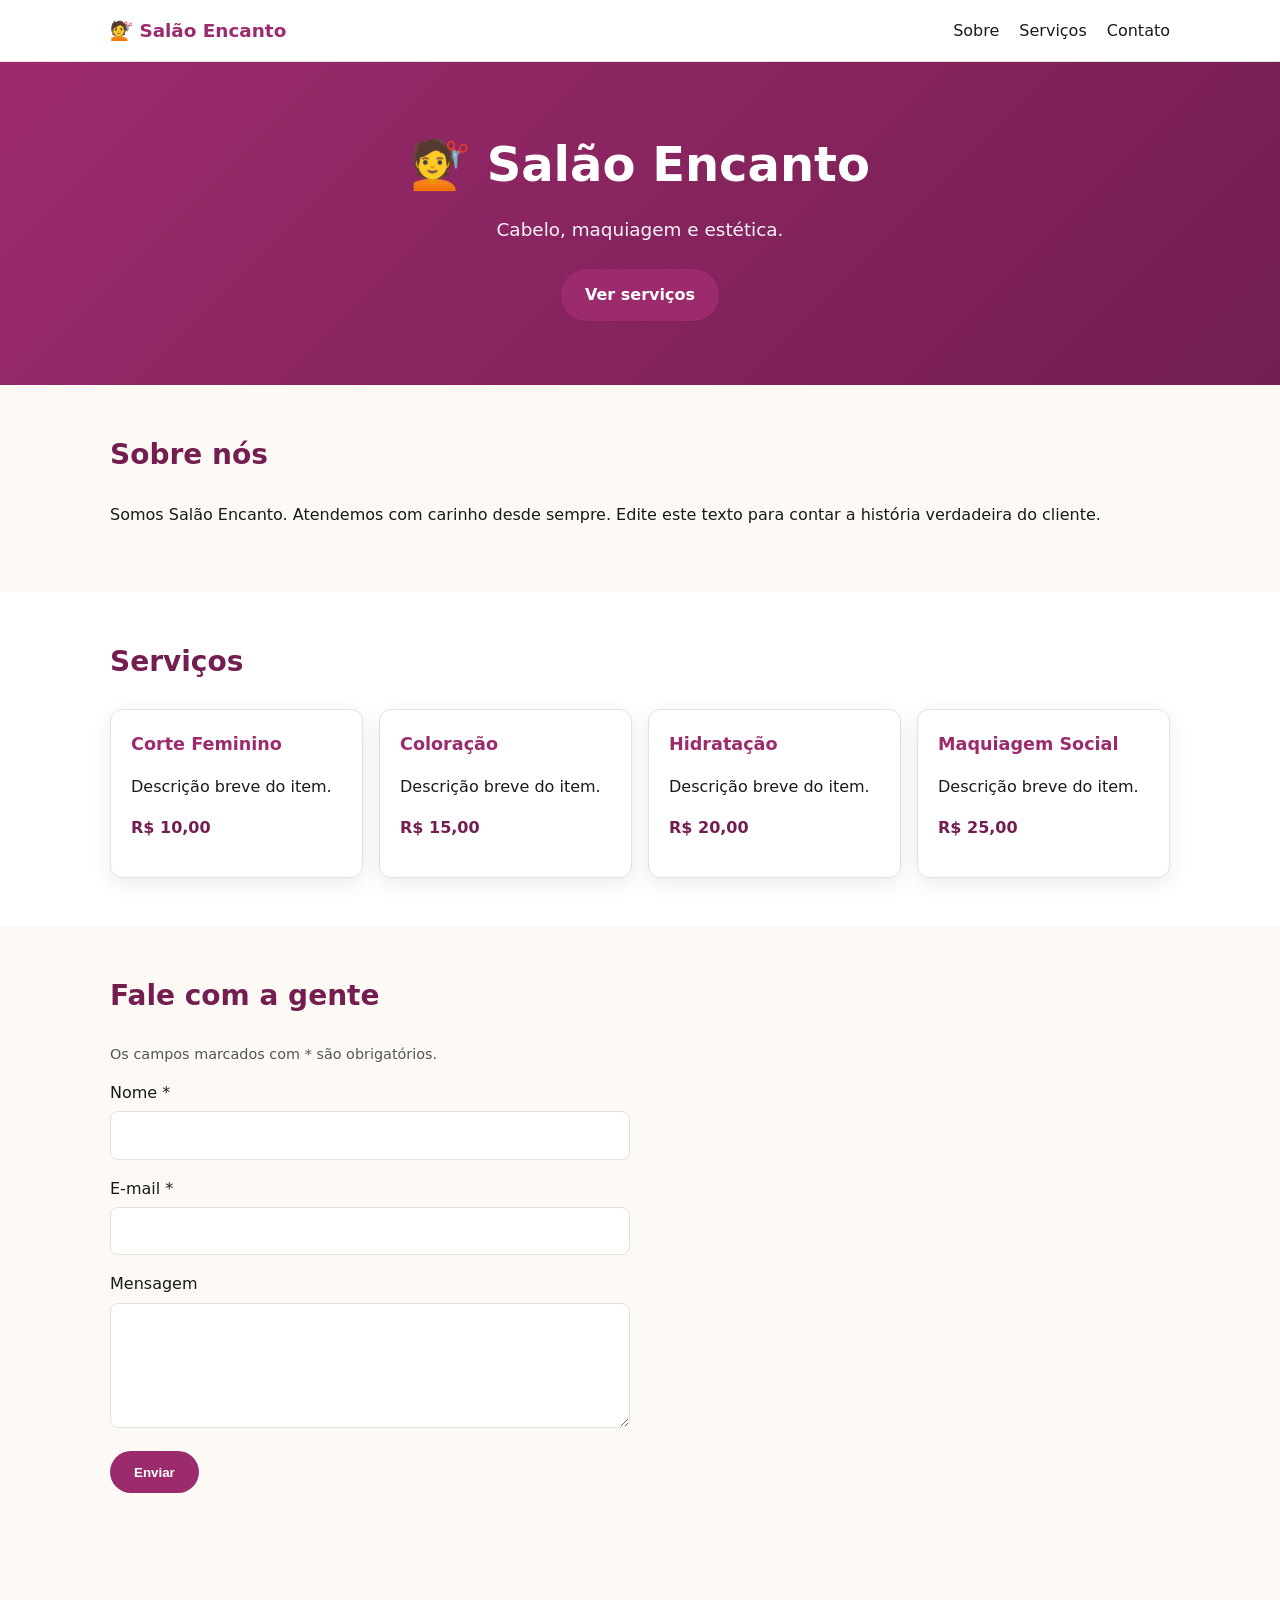
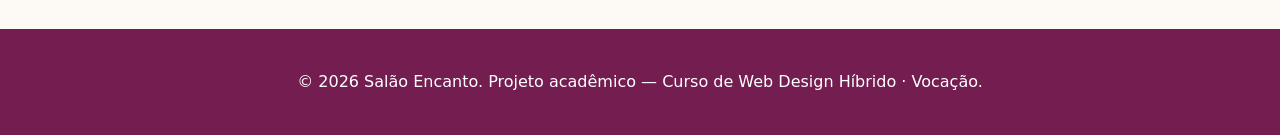
==== Projeto_Flor-de-lótus/salao/index.html @ 273d67d3 "Add files via upload" ====
<!DOCTYPE html>
<html lang="pt-BR">
<head>
  <meta charset="UTF-8">
  <meta name="viewport" content="width=device-width, initial-scale=1.0">
  <meta name="description" content="Cabelo, maquiagem e estética.">
  <title>💇 Salão Encanto</title>
  <link rel="stylesheet" href="css/style.css">
</head>
<body>
  <a class="skip-link" href="#conteudo">Pular para o conteúdo</a>

  <header class="site-header" role="banner">
    <div class="container header-inner">
      <a href="#" class="logo" aria-label="💇 Salão Encanto — página inicial">💇 Salão Encanto</a>
      <nav aria-label="Menu principal">
        <ul class="nav-list">
          <li><a href="#sobre">Sobre</a></li>
          <li><a href="#cardapio">Serviços</a></li>
          <li><a href="#contato">Contato</a></li>
        </ul>
      </nav>
    </div>
  </header>

  <main id="conteudo">
    <section class="hero" aria-labelledby="hero-title">
      <div class="container">
        <h1 id="hero-title">💇 Salão Encanto</h1>
        <p class="lead">Cabelo, maquiagem e estética.</p>
        <a class="btn" href="#cardapio">Ver serviços</a>
      </div>
    </section>

    <section id="sobre" class="section" aria-labelledby="sobre-title">
      <div class="container">
        <h2 id="sobre-title">Sobre nós</h2>
        <p>Somos Salão Encanto. Atendemos com carinho desde sempre. Edite este texto para contar a história verdadeira do cliente.</p>
      </div>
    </section>

    <section id="cardapio" class="section section--alt" aria-labelledby="cardapio-title">
      <div class="container">
        <h2 id="cardapio-title">Serviços</h2>
        <ul class="cards" id="lista-itens" aria-live="polite">
          <!-- Itens injetados via JS a partir de js/dados.js -->
        </ul>
      </div>
    </section>

    <section id="contato" class="section" aria-labelledby="contato-title">
      <div class="container">
        <h2 id="contato-title">Fale com a gente</h2>
        <form class="form" novalidate aria-describedby="form-help">
          <p id="form-help" class="muted">Os campos marcados com * são obrigatórios.</p>

          <div class="field">
            <label for="nome">Nome *</label>
            <input id="nome" name="nome" type="text" required autocomplete="name" aria-required="true">
          </div>

          <div class="field">
            <label for="email">E-mail *</label>
            <input id="email" name="email" type="email" required autocomplete="email" aria-required="true">
          </div>

          <div class="field">
            <label for="mensagem">Mensagem</label>
            <textarea id="mensagem" name="mensagem" rows="4"></textarea>
          </div>

          <button type="submit" class="btn">Enviar</button>
          <p id="form-status" role="status" class="form-status"></p>
        </form>
      </div>
    </section>
  </main>

  <footer class="site-footer" role="contentinfo">
    <div class="container">
      <p>© <span id="ano"></span> Salão Encanto. Projeto acadêmico — Curso de Web Design Híbrido · Vocação.</p>
    </div>
  </footer>

  <script src="js/dados.js"></script>
  <script src="js/app.js"></script>
</body>
</html>
---- Projeto_Flor-de-lótus/salao/css/style.css ----
/* === Tokens === */
:root {
  --cor-primaria: #9C2B6E;
  --cor-primaria-escura: color-mix(in oklab, #9C2B6E 80%, black);
  --cor-fundo: #fdfaf5;
  --cor-superficie: #ffffff;
  --cor-texto: #1a1a1a;
  --cor-muted: #555;
  --cor-borda: #e6e1d8;
  --raio: 12px;
  --sombra: 0 6px 20px rgba(0,0,0,.08);
  --max: 1100px;
}

* { box-sizing: border-box; }
html { scroll-behavior: smooth; }
body {
  margin: 0;
  font-family: system-ui, -apple-system, "Segoe UI", Roboto, sans-serif;
  background: var(--cor-fundo);
  color: var(--cor-texto);
  line-height: 1.6;
}

.container { max-width: var(--max); margin: 0 auto; padding: 0 1.25rem; }

/* === Acessibilidade === */
.skip-link {
  position: absolute; left: -999px; top: 0;
  background: var(--cor-primaria); color: #fff;
  padding: .75rem 1rem; z-index: 100;
}
.skip-link:focus { left: 0; }

:focus-visible {
  outline: 3px solid var(--cor-primaria);
  outline-offset: 2px;
  border-radius: 4px;
}

/* === Header === */
.site-header {
  background: var(--cor-superficie);
  border-bottom: 1px solid var(--cor-borda);
  position: sticky; top: 0; z-index: 10;
}
.header-inner { display: flex; justify-content: space-between; align-items: center; padding: 1rem 1.25rem; }
.logo { font-weight: 700; font-size: 1.15rem; color: var(--cor-primaria); text-decoration: none; }
.nav-list { list-style: none; display: flex; gap: 1.25rem; margin: 0; padding: 0; }
.nav-list a { color: var(--cor-texto); text-decoration: none; font-weight: 500; }
.nav-list a:hover { color: var(--cor-primaria); }

/* === Hero === */
.hero {
  padding: 4rem 0;
  background: linear-gradient(135deg, var(--cor-primaria), var(--cor-primaria-escura));
  color: #fff;
  text-align: center;
}
.hero h1 { font-size: clamp(2rem, 5vw, 3rem); margin: 0 0 .75rem; }
.lead { font-size: 1.15rem; opacity: .95; margin: 0 auto 1.5rem; max-width: 36rem; }

/* === Seções === */
.section { padding: 3rem 0; }
.section--alt { background: var(--cor-superficie); }
.section h2 { font-size: 1.75rem; margin: 0 0 1.5rem; color: var(--cor-primaria-escura); }

/* === Cards === */
.cards {
  list-style: none; padding: 0; margin: 0;
  display: grid; grid-template-columns: repeat(auto-fit, minmax(220px, 1fr));
  gap: 1rem;
}
.card {
  background: var(--cor-superficie);
  border: 1px solid var(--cor-borda);
  border-radius: var(--raio);
  padding: 1.25rem;
  box-shadow: var(--sombra);
  transition: transform .2s;
}
.card:hover { transform: translateY(-3px); }
.card h3 { margin: 0 0 .5rem; color: var(--cor-primaria); font-size: 1.1rem; }
.card .preco { font-weight: 700; color: var(--cor-primaria-escura); }

/* === Form === */
.form { max-width: 520px; }
.field { margin-bottom: 1rem; }
.field label { display: block; margin-bottom: .35rem; font-weight: 500; }
.field input, .field textarea {
  width: 100%; padding: .65rem .85rem;
  border: 1px solid var(--cor-borda);
  border-radius: 8px; font: inherit;
  background: var(--cor-superficie);
}
.field input:focus, .field textarea:focus {
  border-color: var(--cor-primaria);
}
.btn {
  display: inline-block;
  background: var(--cor-primaria); color: #fff;
  padding: .85rem 1.5rem; border: 0; border-radius: 999px;
  font-weight: 600; cursor: pointer; text-decoration: none;
  transition: background .2s;
}
.btn:hover, .btn:focus { background: var(--cor-primaria-escura); }
.muted { color: var(--cor-muted); font-size: .9rem; }
.form-status { margin-top: 1rem; min-height: 1.5rem; font-weight: 500; }
.form-status.ok { color: #2e7d6b; }
.form-status.erro { color: #b83a2d; }

/* === Footer === */
.site-footer {
  background: var(--cor-primaria-escura); color: #fff;
  padding: 1.5rem 0; text-align: center; margin-top: 2rem;
}

/* === Responsivo === */
@media (max-width: 600px) {
  .header-inner { flex-direction: column; gap: .5rem; }
  .nav-list { flex-wrap: wrap; justify-content: center; }
}

/* === Movimento reduzido === */
@media (prefers-reduced-motion: reduce) {
  *, *::before, *::after { animation: none !important; transition: none !important; }
  html { scroll-behavior: auto; }
}
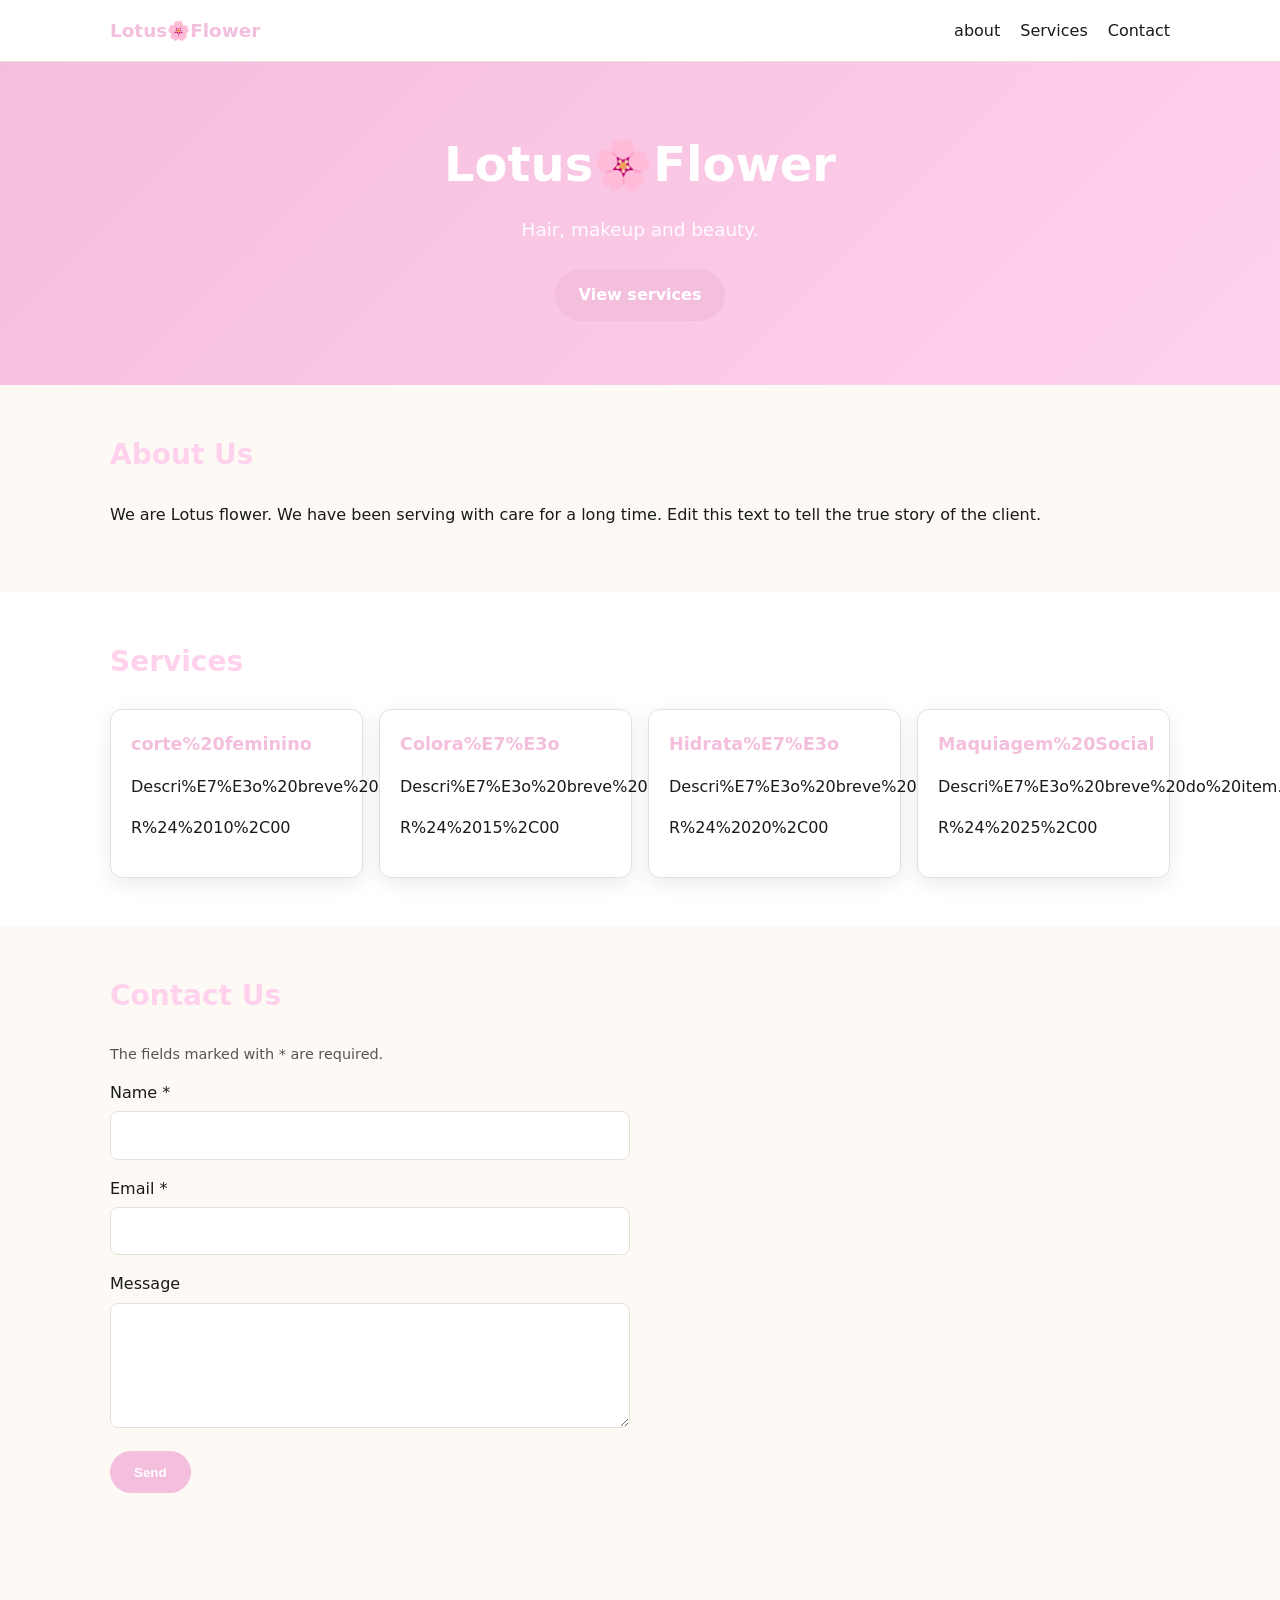
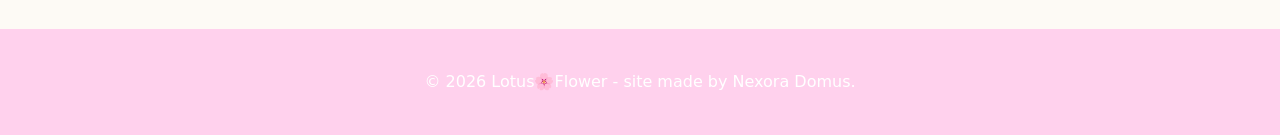
==== commit 1341a14a: "Add files via upload" ====
--- a/Projeto_Flor-de-lótus/salao/index.html
+++ b/Projeto_Flor-de-lótus/salao/index.html
@@ -1,75 +1,75 @@
 <!DOCTYPE html>
-<html lang="pt-BR">
+<html lang="en">
 <head>
   <meta charset="UTF-8">
   <meta name="viewport" content="width=device-width, initial-scale=1.0">
   <meta name="description" content="Cabelo, maquiagem e estética.">
-  <title>💇 Salão Encanto</title>
+  <title>Lotus🌸flower</title>
   <link rel="stylesheet" href="css/style.css">
 </head>
 <body>
-  <a class="skip-link" href="#conteudo">Pular para o conteúdo</a>
+  <a class="skip-link" href="#content">Skip to main content</a>
 
   <header class="site-header" role="banner">
     <div class="container header-inner">
-      <a href="#" class="logo" aria-label="💇 Salão Encanto — página inicial">💇 Salão Encanto</a>
+      <a href="#" class="logo" aria-label="Lotus🌸Flower — página inicial">Lotus🌸Flower</a>
       <nav aria-label="Menu principal">
         <ul class="nav-list">
-          <li><a href="#sobre">Sobre</a></li>
-          <li><a href="#cardapio">Serviços</a></li>
-          <li><a href="#contato">Contato</a></li>
+          <li><a href="#about">about</a></li>
+          <li><a href="#services">Services</a></li>
+          <li><a href="#contact">Contact</a></li>
         </ul>
       </nav>
     </div>
   </header>
 
-  <main id="conteudo">
+  <main id="content">
     <section class="hero" aria-labelledby="hero-title">
       <div class="container">
-        <h1 id="hero-title">💇 Salão Encanto</h1>
-        <p class="lead">Cabelo, maquiagem e estética.</p>
-        <a class="btn" href="#cardapio">Ver serviços</a>
+        <h1 id="hero-title">Lotus🌸Flower</h1>
+        <p class="lead">Hair, makeup and beauty.</p>
+        <a class="btn" href="#services">View services</a>
       </div>
     </section>
 
-    <section id="sobre" class="section" aria-labelledby="sobre-title">
+    <section id="about" class="section" aria-labelledby="about-title">
       <div class="container">
-        <h2 id="sobre-title">Sobre nós</h2>
-        <p>Somos Salão Encanto. Atendemos com carinho desde sempre. Edite este texto para contar a história verdadeira do cliente.</p>
+        <h2 id="about-title">About Us</h2>
+        <p>We are Lotus flower. We have been serving with care for a long time. Edit this text to tell the true story of the client.</p>
       </div>
     </section>
 
-    <section id="cardapio" class="section section--alt" aria-labelledby="cardapio-title">
+    <section id="services" class="section section--alt" aria-labelledby="services-title">
       <div class="container">
-        <h2 id="cardapio-title">Serviços</h2>
+        <h2 id="services-title">Services</h2>
         <ul class="cards" id="lista-itens" aria-live="polite">
           <!-- Itens injetados via JS a partir de js/dados.js -->
         </ul>
       </div>
     </section>
 
-    <section id="contato" class="section" aria-labelledby="contato-title">
+    <section id="contact" class="section" aria-labelledby="contact-title">
       <div class="container">
-        <h2 id="contato-title">Fale com a gente</h2>
+        <h2 id="contact-title">Contact Us</h2>
         <form class="form" novalidate aria-describedby="form-help">
-          <p id="form-help" class="muted">Os campos marcados com * são obrigatórios.</p>
+          <p id="form-help" class="muted">The fields marked with * are required.</p>
 
           <div class="field">
-            <label for="nome">Nome *</label>
-            <input id="nome" name="nome" type="text" required autocomplete="name" aria-required="true">
+            <label for="nome">Name *</label>
+            <input id="nome" name="name" type="text" required autocomplete="name" aria-required="true">
           </div>
 
           <div class="field">
-            <label for="email">E-mail *</label>
+            <label for="email">Email *</label>
             <input id="email" name="email" type="email" required autocomplete="email" aria-required="true">
           </div>
 
           <div class="field">
-            <label for="mensagem">Mensagem</label>
-            <textarea id="mensagem" name="mensagem" rows="4"></textarea>
+            <label for="message">Message</label>
+            <textarea id="message" name="message" rows="4"></textarea>
           </div>
 
-          <button type="submit" class="btn">Enviar</button>
+          <button type="submit" class="btn">Send</button>
           <p id="form-status" role="status" class="form-status"></p>
         </form>
       </div>
@@ -78,7 +78,7 @@
 
   <footer class="site-footer" role="contentinfo">
     <div class="container">
-      <p>© <span id="ano"></span> Salão Encanto. Projeto acadêmico — Curso de Web Design Híbrido · Vocação.</p>
+      <p>© <span id="ano"></span> Lotus🌸Flower - site made by Nexora Domus.
     </div>
   </footer>
 
--- a/Projeto_Flor-de-lótus/salao/css/style.css
+++ b/Projeto_Flor-de-lótus/salao/css/style.css
@@ -1,7 +1,7 @@
 /* === Tokens === */
 :root {
-  --cor-primaria: #9C2B6E;
-  --cor-primaria-escura: color-mix(in oklab, #9C2B6E 80%, black);
+  --cor-primaria: hsl(325, 71%, 85%);
+  --cor-primaria-escura: color-mix(in oklab, #ffc6e8 80%, rgb(255, 255, 255));
   --cor-fundo: #fdfaf5;
   --cor-superficie: #ffffff;
   --cor-texto: #1a1a1a;
@@ -106,8 +106,8 @@
 .btn:hover, .btn:focus { background: var(--cor-primaria-escura); }
 .muted { color: var(--cor-muted); font-size: .9rem; }
 .form-status { margin-top: 1rem; min-height: 1.5rem; font-weight: 500; }
-.form-status.ok { color: #2e7d6b; }
-.form-status.erro { color: #b83a2d; }
+.form-status.ok { color: #0c1d19; }
+.form-status.erro { color: #5d0900; }
 
 /* === Footer === */
 .site-footer {
@@ -117,10 +117,9 @@
 
 /* === Responsivo === */
 @media (max-width: 600px) {
-  .header-inner { flex-direction: column; gap: .5rem; }
+  .header-inner { flex-direction: column; gap: .4rem; }
   .nav-list { flex-wrap: wrap; justify-content: center; }
 }
-
 /* === Movimento reduzido === */
 @media (prefers-reduced-motion: reduce) {
   *, *::before, *::after { animation: none !important; transition: none !important; }
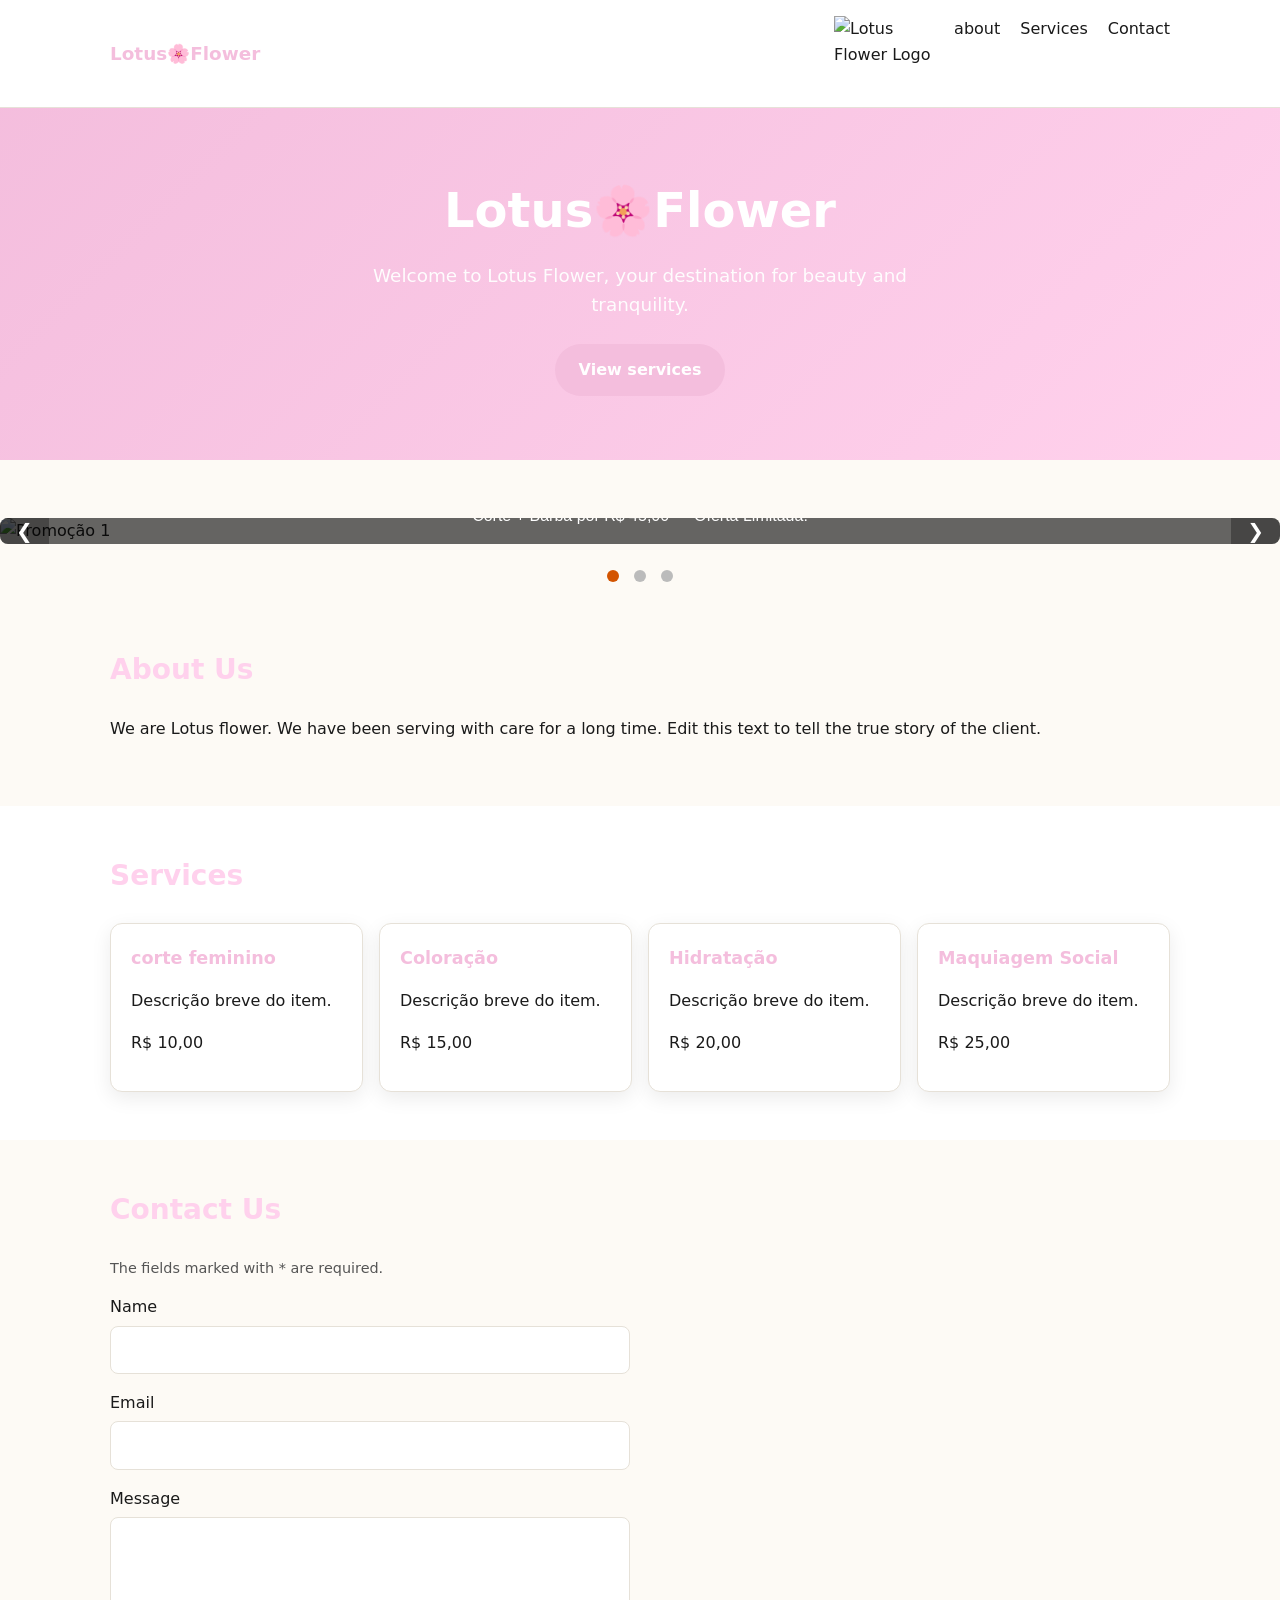
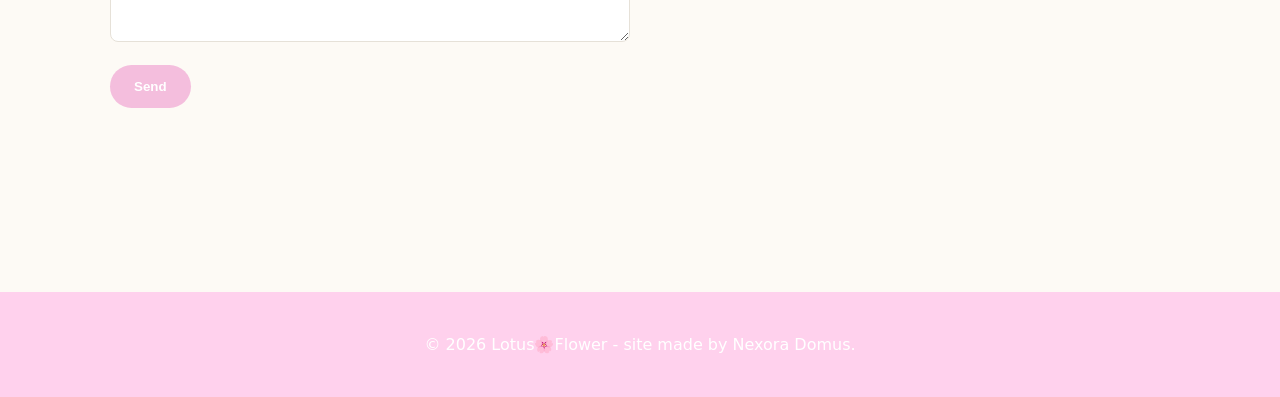
==== commit f76dc19d: "Add files via upload" ====
--- a/Projeto_Flor-de-lótus/salao/index.html
+++ b/Projeto_Flor-de-lótus/salao/index.html
@@ -15,6 +15,7 @@
       <a href="#" class="logo" aria-label="Lotus🌸Flower — página inicial">Lotus🌸Flower</a>
       <nav aria-label="Menu principal">
         <ul class="nav-list">
+          <img src="images/logo.png" alt="Lotus Flower Logo" width="100px" height="75px">
           <li><a href="#about">about</a></li>
           <li><a href="#services">Services</a></li>
           <li><a href="#contact">Contact</a></li>
@@ -27,10 +28,47 @@
     <section class="hero" aria-labelledby="hero-title">
       <div class="container">
         <h1 id="hero-title">Lotus🌸Flower</h1>
-        <p class="lead">Hair, makeup and beauty.</p>
+        <p class="lead">Welcome to Lotus Flower, your destination for beauty and tranquility.</p>
         <a class="btn" href="#services">View services</a>
       </div>
     </section>
+
+    </header>
+    <section id="about" class="section">
+                    <div class="carousel-container">
+
+    <!-- Slide 1 -->
+    <div class="slide fade">
+        <img src="images/banner1.jpeg" alt="Promoção 1">
+        <div class="caption">Corte + Barba por R$ 45,00 — Oferta Limitada!</div>
+    </div>
+
+    <!-- Slide 2 -->
+    <div class="slide fade">
+        <img src="images/banner2.jpeg" alt="Promoção 2">
+        <div class="caption">Hidratação Capilar + Corte por R$ 60,00</div>
+    </div>
+
+    <!-- Slide 3 -->
+    <div class="slide fade">
+        <img src="images/banner3.jpeg" alt="Promoção 3">
+        <div class="caption">Agende Online e ganhe 10% de desconto</div>
+    </div>
+
+    <!-- Botões de navegação -->
+    <a class="prev" onclick="plusSlides(-1)">&#10094;</a>
+    <a class="next" onclick="plusSlides(1)">&#10095;</a>
+
+</div>
+
+<!-- Pontos indicativos -->
+<div class="dots-container">
+    <span class="dot" onclick="currentSlide(1)"></span>
+    <span class="dot" onclick="currentSlide(2)"></span>
+    <span class="dot" onclick="currentSlide(3)"></span>
+</div>
+ <script src="../js/carosel.js"></script>
+        
 
     <section id="about" class="section" aria-labelledby="about-title">
       <div class="container">
@@ -55,12 +93,12 @@
           <p id="form-help" class="muted">The fields marked with * are required.</p>
 
           <div class="field">
-            <label for="nome">Name *</label>
-            <input id="nome" name="name" type="text" required autocomplete="name" aria-required="true">
+            <label for="name">Name</label>
+            <input id="name" name="name" type="text" required autocomplete="name" aria-required="true">
           </div>
 
           <div class="field">
-            <label for="email">Email *</label>
+            <label for="email">Email</label>
             <input id="email" name="email" type="email" required autocomplete="email" aria-required="true">
           </div>
 
--- a/Projeto_Flor-de-lótus/salao/css/style.css
+++ b/Projeto_Flor-de-lótus/salao/css/style.css
@@ -60,6 +60,77 @@
 .hero h1 { font-size: clamp(2rem, 5vw, 3rem); margin: 0 0 .75rem; }
 .lead { font-size: 1.15rem; opacity: .95; margin: 0 auto 1.5rem; max-width: 36rem; }
 
+/*=== Carosel ===*/
+.carousel-container {
+    max-width: 100%;
+    position: relative;
+    margin: 10px auto;
+    overflow: hidden;
+    border-radius: 8px; /* Cantos arredondados para um ar moderno */
+}
+
+.slide {
+    display: none; /* Esconde as imagens por padrão */
+}
+
+.slide img {
+    width: 100%;
+    height: 400px; /* Altura fixa para manter o padrão abaixo do menu */
+    object-fit: cover; /* Garante que a foto não estique */
+}
+
+/* Legenda da Promoção */
+.caption {
+    background: rgba(0, 0, 0, 0.6);
+    color: #fff;
+    padding: 15px;
+    position: absolute;
+    bottom: 0;
+    width: 100%;
+    text-align: center;
+    font-family: sans-serif;
+}
+
+/* Botões Anterior e Próximo */
+.prev, .next {
+    cursor: pointer;
+    position: absolute;
+    top: 50%;
+    transform: translateY(-50%);
+    padding: 16px;
+    color: white;
+    font-weight: bold;
+    font-size: 20px;
+    background: rgba(0,0,0,0.3);
+    border-radius: 0 3px 3px 0;
+    user-select: none;
+}
+
+.next { right: 0; border-radius: 3px 0 0 3px; }
+.prev:hover, .next:hover { background-color: rgba(0,0,0,0.8); }
+
+/* Pontinhos (dots) */
+.dots-container { text-align: center; padding: 10px; }
+.dot {
+    cursor: pointer;
+    height: 12px;
+    width: 12px;
+    margin: 0 5px;
+    background-color: #bbb;
+    border-radius: 50%;
+    display: inline-block;
+}
+.active, .dot:hover { background-color: #d35400; } /* Cor de destaque (Laranja Padaria) */
+
+/* Animação Fade */
+.fade {
+    animation: fadeAnim 1.5s;
+}
+
+@keyframes fadeAnim {
+    from {opacity: .4} 
+    to {opacity: 1}
+}
 /* === Seções === */
 .section { padding: 3rem 0; }
 .section--alt { background: var(--cor-superficie); }
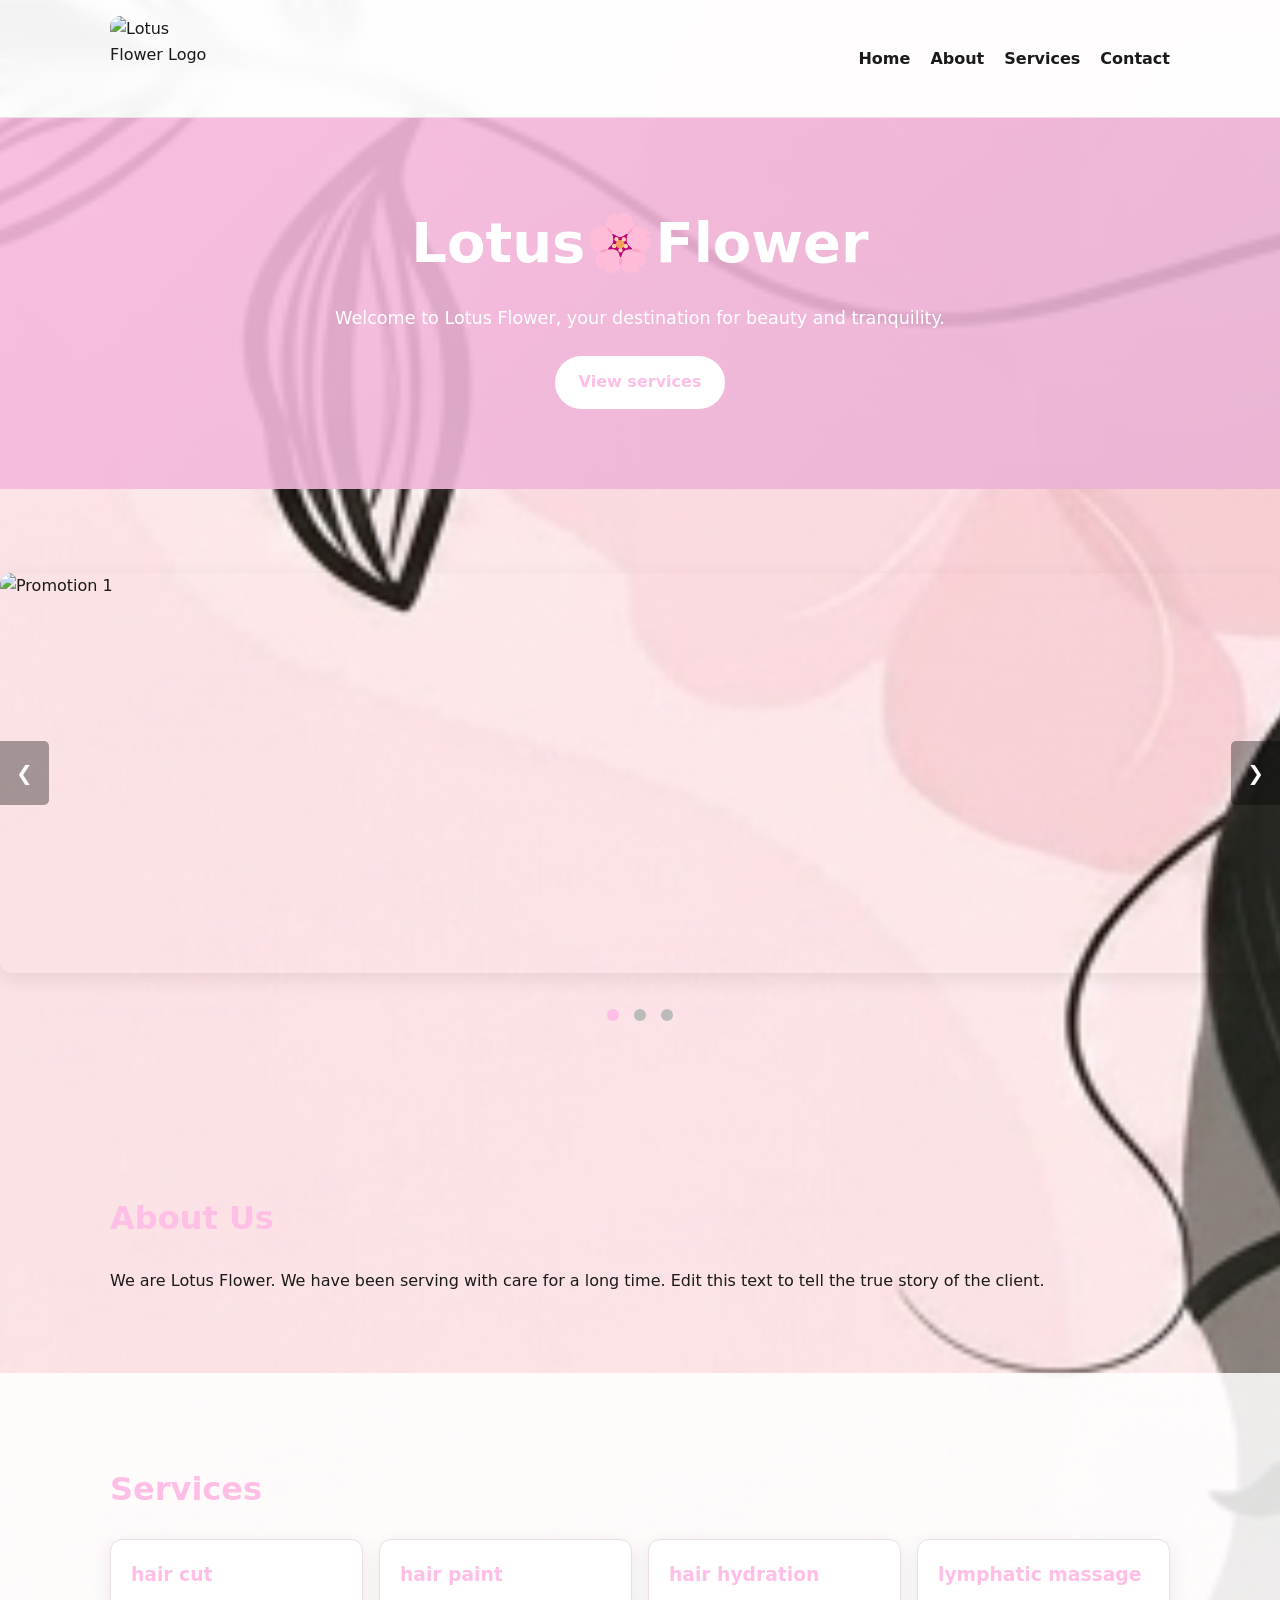
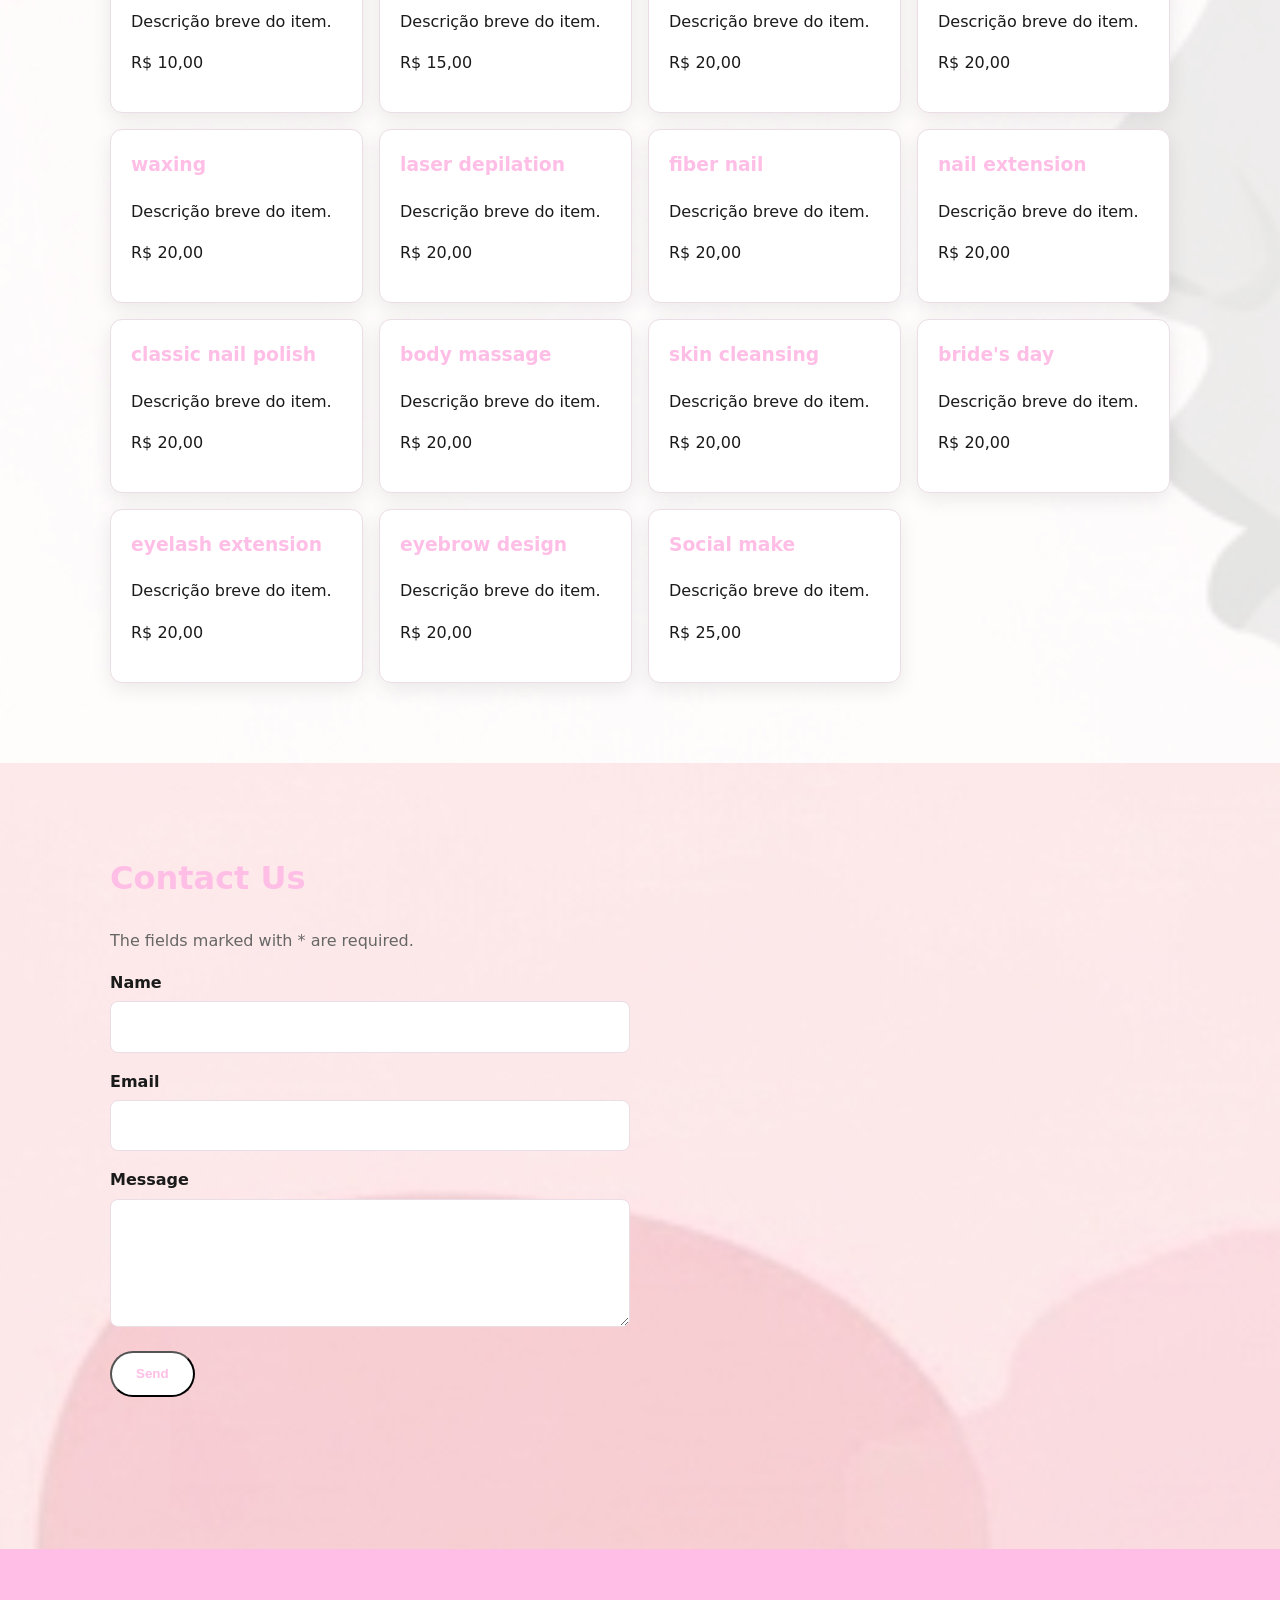
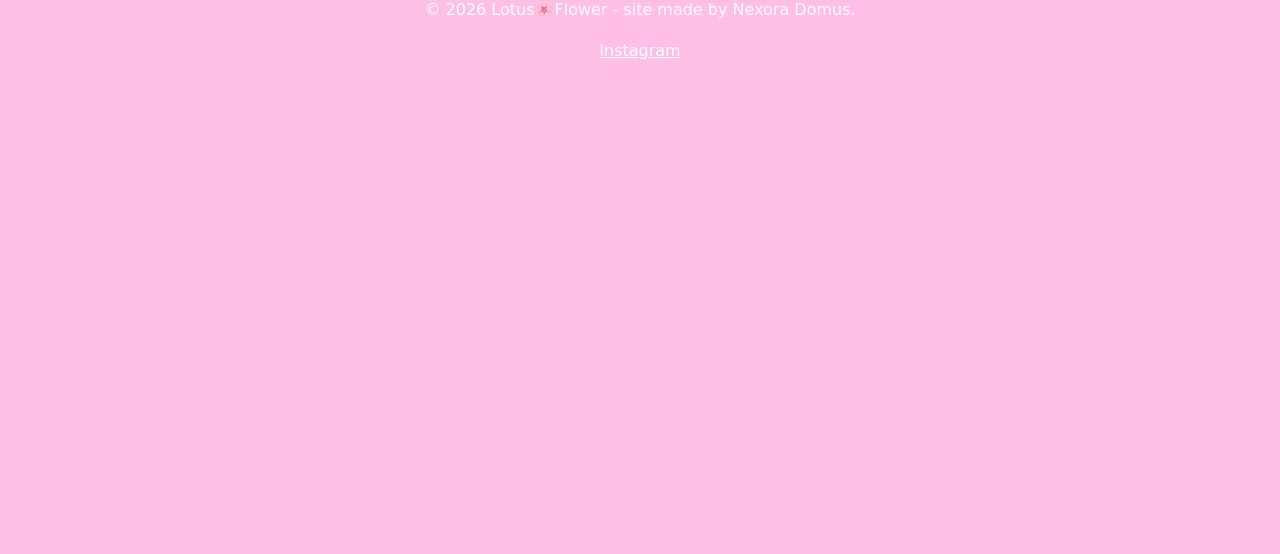
==== commit 458f51fa: "Add files via upload" ====
--- a/Projeto_Flor-de-lótus/salao/index.html
+++ b/Projeto_Flor-de-lótus/salao/index.html
@@ -1,126 +1,236 @@
+
 <!DOCTYPE html>
 <html lang="en">
 <head>
   <meta charset="UTF-8">
   <meta name="viewport" content="width=device-width, initial-scale=1.0">
   <meta name="description" content="Cabelo, maquiagem e estética.">
-  <title>Lotus🌸flower</title>
+  <title>Lotus🌸Flower</title>
+
   <link rel="stylesheet" href="css/style.css">
 </head>
+
 <body>
+
   <a class="skip-link" href="#content">Skip to main content</a>
 
+  <!-- HEADER -->
   <header class="site-header" role="banner">
     <div class="container header-inner">
-      <a href="#" class="logo" aria-label="Lotus🌸Flower — página inicial">Lotus🌸Flower</a>
-      <nav aria-label="Menu principal">
-        <ul class="nav-list">
-          <img src="images/logo.png" alt="Lotus Flower Logo" width="100px" height="75px">
-          <li><a href="#about">about</a></li>
+
+      <nav class="navbar">
+
+        <div class="logo">
+          <img src="images/logo.png.jpeg"
+               alt="Lotus Flower Logo"
+               width="100"
+               height="85">
+        </div>
+
+        <!-- Botão Mobile -->
+        <button class="menu-toggle" id="mobile-menu" aria-label="Open Menu">
+          <span class="bar"></span>
+          <span class="bar"></span>
+          <span class="bar"></span>
+        </button>
+
+        <!-- Links -->
+        <ul class="nav-list" id="nav-list">
+          <li><a href="#">Home</a></li>
+          <li><a href="#about">About</a></li>
           <li><a href="#services">Services</a></li>
           <li><a href="#contact">Contact</a></li>
         </ul>
+
       </nav>
     </div>
   </header>
 
+  <!-- MAIN -->
   <main id="content">
+
+    <!-- HERO -->
     <section class="hero" aria-labelledby="hero-title">
       <div class="container">
         <h1 id="hero-title">Lotus🌸Flower</h1>
-        <p class="lead">Welcome to Lotus Flower, your destination for beauty and tranquility.</p>
+
+        <p class="lead">
+          Welcome to Lotus Flower, your destination for beauty and tranquility.
+        </p>
+
         <a class="btn" href="#services">View services</a>
       </div>
     </section>
 
-    </header>
-    <section id="about" class="section">
-                    <div class="carousel-container">
-
-    <!-- Slide 1 -->
-    <div class="slide fade">
-        <img src="images/banner1.jpeg" alt="Promoção 1">
-        <div class="caption">Corte + Barba por R$ 45,00 — Oferta Limitada!</div>
-    </div>
-
-    <!-- Slide 2 -->
-    <div class="slide fade">
-        <img src="images/banner2.jpeg" alt="Promoção 2">
-        <div class="caption">Hidratação Capilar + Corte por R$ 60,00</div>
-    </div>
-
-    <!-- Slide 3 -->
-    <div class="slide fade">
-        <img src="images/banner3.jpeg" alt="Promoção 3">
-        <div class="caption">Agende Online e ganhe 10% de desconto</div>
-    </div>
-
-    <!-- Botões de navegação -->
-    <a class="prev" onclick="plusSlides(-1)">&#10094;</a>
-    <a class="next" onclick="plusSlides(1)">&#10095;</a>
-
-</div>
-
-<!-- Pontos indicativos -->
-<div class="dots-container">
-    <span class="dot" onclick="currentSlide(1)"></span>
-    <span class="dot" onclick="currentSlide(2)"></span>
-    <span class="dot" onclick="currentSlide(3)"></span>
-</div>
- <script src="../js/carosel.js"></script>
-        
-
+    <!-- CARROSSEL -->
+    <section class="section">
+
+      <div class="carousel-container">
+
+        <!-- Slide 1 -->
+        <div class="slide fade">
+          <img src="images/banner1.jpeg" alt="Promotion 1">
+        </div>
+
+        <!-- Slide 2 -->
+        <div class="slide fade">
+          <img src="images/banner2.png" alt="Promotion 2">
+        </div>
+
+        <!-- Slide 3 -->
+        <div class="slide fade">
+          <img src="images/banner3.jpeg" alt="Promotion 3">
+        </div>
+
+        <!-- Navegação -->
+        <a class="prev" onclick="plusSlides(-1)">&#10094;</a>
+        <a class="next" onclick="plusSlides(1)">&#10095;</a>
+
+      </div>
+
+      <!-- Pontos -->
+      <div class="dots-container">
+        <span class="dot" onclick="currentSlide(1)"></span>
+        <span class="dot" onclick="currentSlide(2)"></span>
+        <span class="dot" onclick="currentSlide(3)"></span>
+      </div>
+
+    </section>
+
+    <!-- ABOUT -->
     <section id="about" class="section" aria-labelledby="about-title">
-      <div class="container">
+
+      <div class="container">
+
         <h2 id="about-title">About Us</h2>
-        <p>We are Lotus flower. We have been serving with care for a long time. Edit this text to tell the true story of the client.</p>
-      </div>
-    </section>
-
-    <section id="services" class="section section--alt" aria-labelledby="services-title">
-      <div class="container">
+
+        <p>
+          We are Lotus Flower. We have been serving with care for a long time.
+          Edit this text to tell the true story of the client.
+        </p>
+
+      </div>
+    </section>
+
+    <!-- SERVICES -->
+    <section id="services"
+             class="section section--alt"
+             aria-labelledby="services-title">
+
+      <div class="container">
+
         <h2 id="services-title">Services</h2>
-        <ul class="cards" id="lista-itens" aria-live="polite">
-          <!-- Itens injetados via JS a partir de js/dados.js -->
+
+        <ul class="cards"
+            id="lista-itens"
+            aria-live="polite">
+
+          <!-- Itens via JS -->
+
         </ul>
-      </div>
-    </section>
-
-    <section id="contact" class="section" aria-labelledby="contact-title">
-      <div class="container">
+
+      </div>
+    </section>
+
+    <!-- CONTACT -->
+    <section id="contact"
+             class="section"
+             aria-labelledby="contact-title">
+
+      <div class="container">
+
         <h2 id="contact-title">Contact Us</h2>
-        <form class="form" novalidate aria-describedby="form-help">
-          <p id="form-help" class="muted">The fields marked with * are required.</p>
+
+        <form class="form"
+              novalidate
+              aria-describedby="form-help">
+
+          <p id="form-help" class="muted">
+            The fields marked with * are required.
+          </p>
 
           <div class="field">
             <label for="name">Name</label>
-            <input id="name" name="name" type="text" required autocomplete="name" aria-required="true">
+
+            <input id="name"
+                   name="name"
+                   type="text"
+                   required
+                   autocomplete="name">
           </div>
 
           <div class="field">
             <label for="email">Email</label>
-            <input id="email" name="email" type="email" required autocomplete="email" aria-required="true">
+
+            <input id="email"
+                   name="email"
+                   type="email"
+                   required
+                   autocomplete="email">
           </div>
 
           <div class="field">
             <label for="message">Message</label>
-            <textarea id="message" name="message" rows="4"></textarea>
+
+            <textarea id="message"
+                      name="message"
+                      rows="4"></textarea>
           </div>
 
-          <button type="submit" class="btn">Send</button>
-          <p id="form-status" role="status" class="form-status"></p>
+          <button type="submit" class="btn">
+            Send
+          </button>
+
+          <p id="form-status"
+             role="status"
+             class="form-status"></p>
+
         </form>
-      </div>
-    </section>
+
+      </div>
+    </section>
+
   </main>
 
+  <!-- FOOTER -->
   <footer class="site-footer" role="contentinfo">
+
     <div class="container">
-      <p>© <span id="ano"></span> Lotus🌸Flower - site made by Nexora Domus.
+
+      <p>
+        © <span id="ano"></span>
+        Lotus🌸Flower - site made by Nexora Domus.
+      </p>
+
+      <a href="https://www.instagram.com/lotusflower.salao/"
+         target="_blank"
+         rel="noopener">
+        Instagram
+      </a>
+
+      <div class="map-container">
+
+        <iframe
+          src="https://www.google.com/maps/embed?pb=!1m16!1m12!1m3!1d29238.669308283806!2d-46.779302114160316!3d-23.6461272535673!2m3!1f0!2f0!3f0!3m2!1i1024!2i768!4f13.1!2m1!1zdm9jYcOnw6Nv!5e0!3m2!1spt-BR!2sbr!4v1778698879002!5m2!1spt-BR!2sbr"
+          width="600"
+          height="450"
+          style="border:0;"
+          allowfullscreen=""
+          loading="lazy"
+          referrerpolicy="no-referrer-when-downgrade">
+        </iframe>
+
+      </div>
+
     </div>
+
   </footer>
 
+  <!-- SCRIPTS -->
+  <script src="js/carosel.js"></script>
   <script src="js/dados.js"></script>
+  <script src="js/menu.js"></script>
   <script src="js/app.js"></script>
+
 </body>
-</html>
+</html>
--- a/Projeto_Flor-de-lótus/salao/css/style.css
+++ b/Projeto_Flor-de-lótus/salao/css/style.css
@@ -1,36 +1,73 @@
-/* === Tokens === */
+/* === TOKENS === */
 :root {
-  --cor-primaria: hsl(325, 71%, 85%);
-  --cor-primaria-escura: color-mix(in oklab, #ffc6e8 80%, rgb(255, 255, 255));
-  --cor-fundo: #fdfaf5;
+  --cor-primaria: #fcbfe4;
+  --cor-primaria-escura: #ffbee6;
+
+  --cor-fundo: #fff8fc;
+  --imagem-fundo: url("../images/fundo.png.jpeg");
+
   --cor-superficie: #ffffff;
   --cor-texto: #1a1a1a;
-  --cor-muted: #555;
-  --cor-borda: #e6e1d8;
+  --cor-muted: #666;
+  --cor-borda: #eadde5;
+
   --raio: 12px;
-  --sombra: 0 6px 20px rgba(0,0,0,.08);
+  --sombra: 0 6px 20px rgba(0, 0, 0, 0.08);
+
   --max: 1100px;
 }
 
-* { box-sizing: border-box; }
-html { scroll-behavior: smooth; }
+/* === RESET === */
+* {
+  box-sizing: border-box;
+}
+
+html {
+  scroll-behavior: smooth;
+}
+
 body {
   margin: 0;
-  font-family: system-ui, -apple-system, "Segoe UI", Roboto, sans-serif;
-  background: var(--cor-fundo);
+
+  font-family:
+    system-ui,
+    -apple-system,
+    "Segoe UI",
+    Roboto,
+    sans-serif;
+
+  background-color: var(--cor-fundo);
+  background-image: var(--imagem-fundo);
+  background-size: cover;
+  background-position: center;
+
   color: var(--cor-texto);
   line-height: 1.6;
 }
 
-.container { max-width: var(--max); margin: 0 auto; padding: 0 1.25rem; }
-
-/* === Acessibilidade === */
+/* === CONTAINER === */
+.container {
+  max-width: var(--max);
+  margin: 0 auto;
+  padding: 0 1.25rem;
+}
+
+/* === ACESSIBILIDADE === */
 .skip-link {
-  position: absolute; left: -999px; top: 0;
-  background: var(--cor-primaria); color: #fff;
-  padding: .75rem 1rem; z-index: 100;
-}
-.skip-link:focus { left: 0; }
+  position: absolute;
+  left: -999px;
+  top: 0;
+
+  background: var(--cor-primaria);
+  color: white;
+
+  padding: 0.75rem 1rem;
+  z-index: 100;
+}
+
+.skip-link:focus {
+  left: 0;
+}
 
 :focus-visible {
   outline: 3px solid var(--cor-primaria);
@@ -38,161 +75,436 @@
   border-radius: 4px;
 }
 
-/* === Header === */
+/* === HEADER === */
 .site-header {
-  background: var(--cor-superficie);
+  position: sticky;
+  top: 0;
+  z-index: 999;
+
+  background: rgba(255, 255, 255, 0.95);
+  backdrop-filter: blur(10px);
+
   border-bottom: 1px solid var(--cor-borda);
-  position: sticky; top: 0; z-index: 10;
-}
-.header-inner { display: flex; justify-content: space-between; align-items: center; padding: 1rem 1.25rem; }
-.logo { font-weight: 700; font-size: 1.15rem; color: var(--cor-primaria); text-decoration: none; }
-.nav-list { list-style: none; display: flex; gap: 1.25rem; margin: 0; padding: 0; }
-.nav-list a { color: var(--cor-texto); text-decoration: none; font-weight: 500; }
-.nav-list a:hover { color: var(--cor-primaria); }
-
-/* === Hero === */
+}
+
+.header-inner {
+  display: flex;
+  justify-content: space-between;
+  align-items: center;
+
+  padding: 1rem 1.25rem;
+}
+
+/* === NAVBAR === */
+.navbar {
+  width: 100%;
+
+  display: flex;
+  justify-content: space-between;
+  align-items: center;
+}
+
+.logo img {
+  display: block;
+  border-radius: 10px;
+}
+
+/* MENU */
+.nav-list {
+  display: flex;
+  gap: 1.25rem;
+
+  list-style: none;
+  margin: 0;
+  padding: 0;
+}
+
+.nav-list li {
+  margin: 0;
+}
+
+.nav-list a {
+  color: var(--cor-texto);
+
+  text-decoration: none;
+  font-weight: 600;
+
+  transition: 0.2s;
+}
+
+.nav-list a:hover {
+  color: var(--cor-primaria-escura);
+}
+
+/* BOTÃO MOBILE */
+.menu-toggle {
+  display: none;
+
+  flex-direction: column;
+  gap: 5px;
+
+  background: transparent;
+  border: none;
+
+  cursor: pointer;
+}
+
+.bar {
+  width: 25px;
+  height: 3px;
+
+  border-radius: 10px;
+
+  background-color: var(--cor-texto);
+
+  transition: 0.3s;
+}
+
+/* === HERO === */
 .hero {
+  padding: 5rem 1rem;
+
+  background:
+    linear-gradient(
+      135deg,
+      rgba(248, 186, 223, 0.9),
+      rgba(233, 177, 211, 0.9)
+    );
+
+  color: white;
+  text-align: center;
+}
+
+.hero h1 {
+  font-size: clamp(2rem, 5vw, 3.5rem);
+
+  margin: 0 0 1rem;
+}
+
+.lead {
+  max-width: 40rem;
+
+  margin: 0 auto 1.5rem;
+
+  font-size: 1.1rem;
+}
+
+/* === BUTTON === */
+.btn {
+  display: inline-block;
+
+  background: white;
+  color: var(--cor-primaria-escura);
+
+  padding: 0.85rem 1.5rem;
+
+  border-radius: 999px;
+  text-decoration: none;
+
+  font-weight: 700;
+
+  transition: 0.25s;
+}
+
+.btn:hover,
+.btn:focus {
+  transform: translateY(-2px);
+
+  box-shadow: var(--sombra);
+}
+
+/* === CAROUSEL === */
+.carousel-container {
+  position: relative;
+
+  max-width: 100%;
+
+  margin: 20px auto;
+
+  overflow: hidden;
+  border-radius: var(--raio);
+
+  box-shadow: var(--sombra);
+}
+
+.slide {
+  display: none;
+}
+
+.slide img {
+  width: 100%;
+  height: 400px;
+
+  object-fit: cover;
+  display: block;
+}
+
+/* LEGENDA */
+.caption {
+  position: absolute;
+  bottom: 0;
+
+  width: 100%;
+
+  padding: 15px;
+
+  background: rgba(0, 0, 0, 0.5);
+
+  color: white;
+  text-align: center;
+}
+
+/* SETAS */
+.prev,
+.next {
+  position: absolute;
+  top: 50%;
+
+  transform: translateY(-50%);
+
+  padding: 16px;
+
+  cursor: pointer;
+  user-select: none;
+
+  font-size: 20px;
+  font-weight: bold;
+
+  color: white;
+
+  background: rgba(0, 0, 0, 0.35);
+
+  transition: 0.2s;
+}
+
+.prev {
+  left: 0;
+  border-radius: 0 5px 5px 0;
+}
+
+.next {
+  right: 0;
+  border-radius: 5px 0 0 5px;
+}
+
+.prev:hover,
+.next:hover {
+  background: rgba(0, 0, 0, 0.7);
+}
+
+/* DOTS */
+.dots-container {
+  text-align: center;
+  padding: 10px;
+}
+
+.dot {
+  display: inline-block;
+
+  width: 12px;
+  height: 12px;
+
+  margin: 0 5px;
+
+  border-radius: 50%;
+
+  background: #bbb;
+
+  cursor: pointer;
+
+  transition: 0.2s;
+}
+
+.dot.active,
+.dot:hover {
+  background: var(--cor-primaria-escura);
+}
+
+/* FADE */
+.fade {
+  animation: fadeAnim 1s;
+}
+
+@keyframes fadeAnim {
+  from {
+    opacity: 0.4;
+  }
+
+  to {
+    opacity: 1;
+  }
+}
+
+/* === SECTIONS === */
+.section {
   padding: 4rem 0;
-  background: linear-gradient(135deg, var(--cor-primaria), var(--cor-primaria-escura));
-  color: #fff;
-  text-align: center;
-}
-.hero h1 { font-size: clamp(2rem, 5vw, 3rem); margin: 0 0 .75rem; }
-.lead { font-size: 1.15rem; opacity: .95; margin: 0 auto 1.5rem; max-width: 36rem; }
-
-/*=== Carosel ===*/
-.carousel-container {
-    max-width: 100%;
-    position: relative;
-    margin: 10px auto;
-    overflow: hidden;
-    border-radius: 8px; /* Cantos arredondados para um ar moderno */
-}
-
-.slide {
-    display: none; /* Esconde as imagens por padrão */
-}
-
-.slide img {
-    width: 100%;
-    height: 400px; /* Altura fixa para manter o padrão abaixo do menu */
-    object-fit: cover; /* Garante que a foto não estique */
-}
-
-/* Legenda da Promoção */
-.caption {
-    background: rgba(0, 0, 0, 0.6);
-    color: #fff;
-    padding: 15px;
-    position: absolute;
-    bottom: 0;
-    width: 100%;
-    text-align: center;
-    font-family: sans-serif;
-}
-
-/* Botões Anterior e Próximo */
-.prev, .next {
-    cursor: pointer;
-    position: absolute;
-    top: 50%;
-    transform: translateY(-50%);
-    padding: 16px;
-    color: white;
-    font-weight: bold;
-    font-size: 20px;
-    background: rgba(0,0,0,0.3);
-    border-radius: 0 3px 3px 0;
-    user-select: none;
-}
-
-.next { right: 0; border-radius: 3px 0 0 3px; }
-.prev:hover, .next:hover { background-color: rgba(0,0,0,0.8); }
-
-/* Pontinhos (dots) */
-.dots-container { text-align: center; padding: 10px; }
-.dot {
-    cursor: pointer;
-    height: 12px;
-    width: 12px;
-    margin: 0 5px;
-    background-color: #bbb;
-    border-radius: 50%;
-    display: inline-block;
-}
-.active, .dot:hover { background-color: #d35400; } /* Cor de destaque (Laranja Padaria) */
-
-/* Animação Fade */
-.fade {
-    animation: fadeAnim 1.5s;
-}
-
-@keyframes fadeAnim {
-    from {opacity: .4} 
-    to {opacity: 1}
-}
-/* === Seções === */
-.section { padding: 3rem 0; }
-.section--alt { background: var(--cor-superficie); }
-.section h2 { font-size: 1.75rem; margin: 0 0 1.5rem; color: var(--cor-primaria-escura); }
-
-/* === Cards === */
+}
+
+.section--alt {
+  background: rgba(255, 255, 255, 0.85);
+}
+
+.section h2 {
+  margin-bottom: 1.5rem;
+
+  font-size: 2rem;
+
+  color: var(--cor-primaria-escura);
+}
+
+/* === CARDS === */
 .cards {
-  list-style: none; padding: 0; margin: 0;
-  display: grid; grid-template-columns: repeat(auto-fit, minmax(220px, 1fr));
+  display: grid;
+
+  grid-template-columns:
+    repeat(auto-fit, minmax(220px, 1fr));
+
   gap: 1rem;
-}
+
+  list-style: none;
+  padding: 0;
+}
+
 .card {
-  background: var(--cor-superficie);
+  background: white;
+
   border: 1px solid var(--cor-borda);
   border-radius: var(--raio);
+
   padding: 1.25rem;
+
   box-shadow: var(--sombra);
-  transition: transform .2s;
-}
-.card:hover { transform: translateY(-3px); }
-.card h3 { margin: 0 0 .5rem; color: var(--cor-primaria); font-size: 1.1rem; }
-.card .preco { font-weight: 700; color: var(--cor-primaria-escura); }
-
-/* === Form === */
-.form { max-width: 520px; }
-.field { margin-bottom: 1rem; }
-.field label { display: block; margin-bottom: .35rem; font-weight: 500; }
-.field input, .field textarea {
-  width: 100%; padding: .65rem .85rem;
+
+  transition: 0.2s;
+}
+
+.card:hover {
+  transform: translateY(-5px);
+}
+
+.card h3 {
+  margin-top: 0;
+
+  color: var(--cor-primaria-escura);
+}
+
+.preco {
+  font-weight: bold;
+}
+
+/* === FORM === */
+.form {
+  max-width: 520px;
+}
+
+.field {
+  margin-bottom: 1rem;
+}
+
+.field label {
+  display: block;
+
+  margin-bottom: 0.35rem;
+
+  font-weight: 600;
+}
+
+.field input,
+.field textarea {
+  width: 100%;
+
+  padding: 0.75rem;
+
   border: 1px solid var(--cor-borda);
-  border-radius: 8px; font: inherit;
-  background: var(--cor-superficie);
-}
-.field input:focus, .field textarea:focus {
+  border-radius: 8px;
+
+  font: inherit;
+}
+
+.field input:focus,
+.field textarea:focus {
   border-color: var(--cor-primaria);
 }
-.btn {
-  display: inline-block;
-  background: var(--cor-primaria); color: #fff;
-  padding: .85rem 1.5rem; border: 0; border-radius: 999px;
-  font-weight: 600; cursor: pointer; text-decoration: none;
-  transition: background .2s;
-}
-.btn:hover, .btn:focus { background: var(--cor-primaria-escura); }
-.muted { color: var(--cor-muted); font-size: .9rem; }
-.form-status { margin-top: 1rem; min-height: 1.5rem; font-weight: 500; }
-.form-status.ok { color: #0c1d19; }
-.form-status.erro { color: #5d0900; }
-
-/* === Footer === */
+
+.muted {
+  color: var(--cor-muted);
+}
+
+.form-status {
+  margin-top: 1rem;
+  min-height: 1.5rem;
+}
+
+/* === FOOTER === */
 .site-footer {
-  background: var(--cor-primaria-escura); color: #fff;
-  padding: 1.5rem 0; text-align: center; margin-top: 2rem;
-}
-
-/* === Responsivo === */
-@media (max-width: 600px) {
-  .header-inner { flex-direction: column; gap: .4rem; }
-  .nav-list { flex-wrap: wrap; justify-content: center; }
-}
-/* === Movimento reduzido === */
+  margin-top: 2rem;
+
+  padding: 2rem 1rem;
+
+  background: var(--cor-primaria-escura);
+
+  color: white;
+  text-align: center;
+}
+
+.site-footer a {
+  color: white;
+}
+
+/* === RESPONSIVO === */
+@media (max-width: 768px) {
+
+  .menu-toggle {
+    display: flex;
+  }
+
+  .nav-list {
+    display: none;
+
+    flex-direction: column;
+
+    position: absolute;
+    top: 80px;
+    left: 0;
+
+    width: 100%;
+
+    background: white;
+
+    padding: 1rem 0;
+
+    box-shadow: var(--sombra);
+  }
+
+  .nav-list.active {
+    display: flex;
+  }
+
+  .nav-list li {
+    margin: 12px 0;
+    text-align: center;
+  }
+
+  .slide img {
+    height: 250px;
+  }
+
+  .hero {
+    padding: 4rem 1rem;
+  }
+}
+
+/* === REDUZIR MOVIMENTO === */
 @media (prefers-reduced-motion: reduce) {
-  *, *::before, *::after { animation: none !important; transition: none !important; }
-  html { scroll-behavior: auto; }
-}
+
+  *,
+  *::before,
+  *::after {
+    animation: none !important;
+    transition: none !important;
+  }
+
+  html {
+    scroll-behavior: auto;
+  }
+}
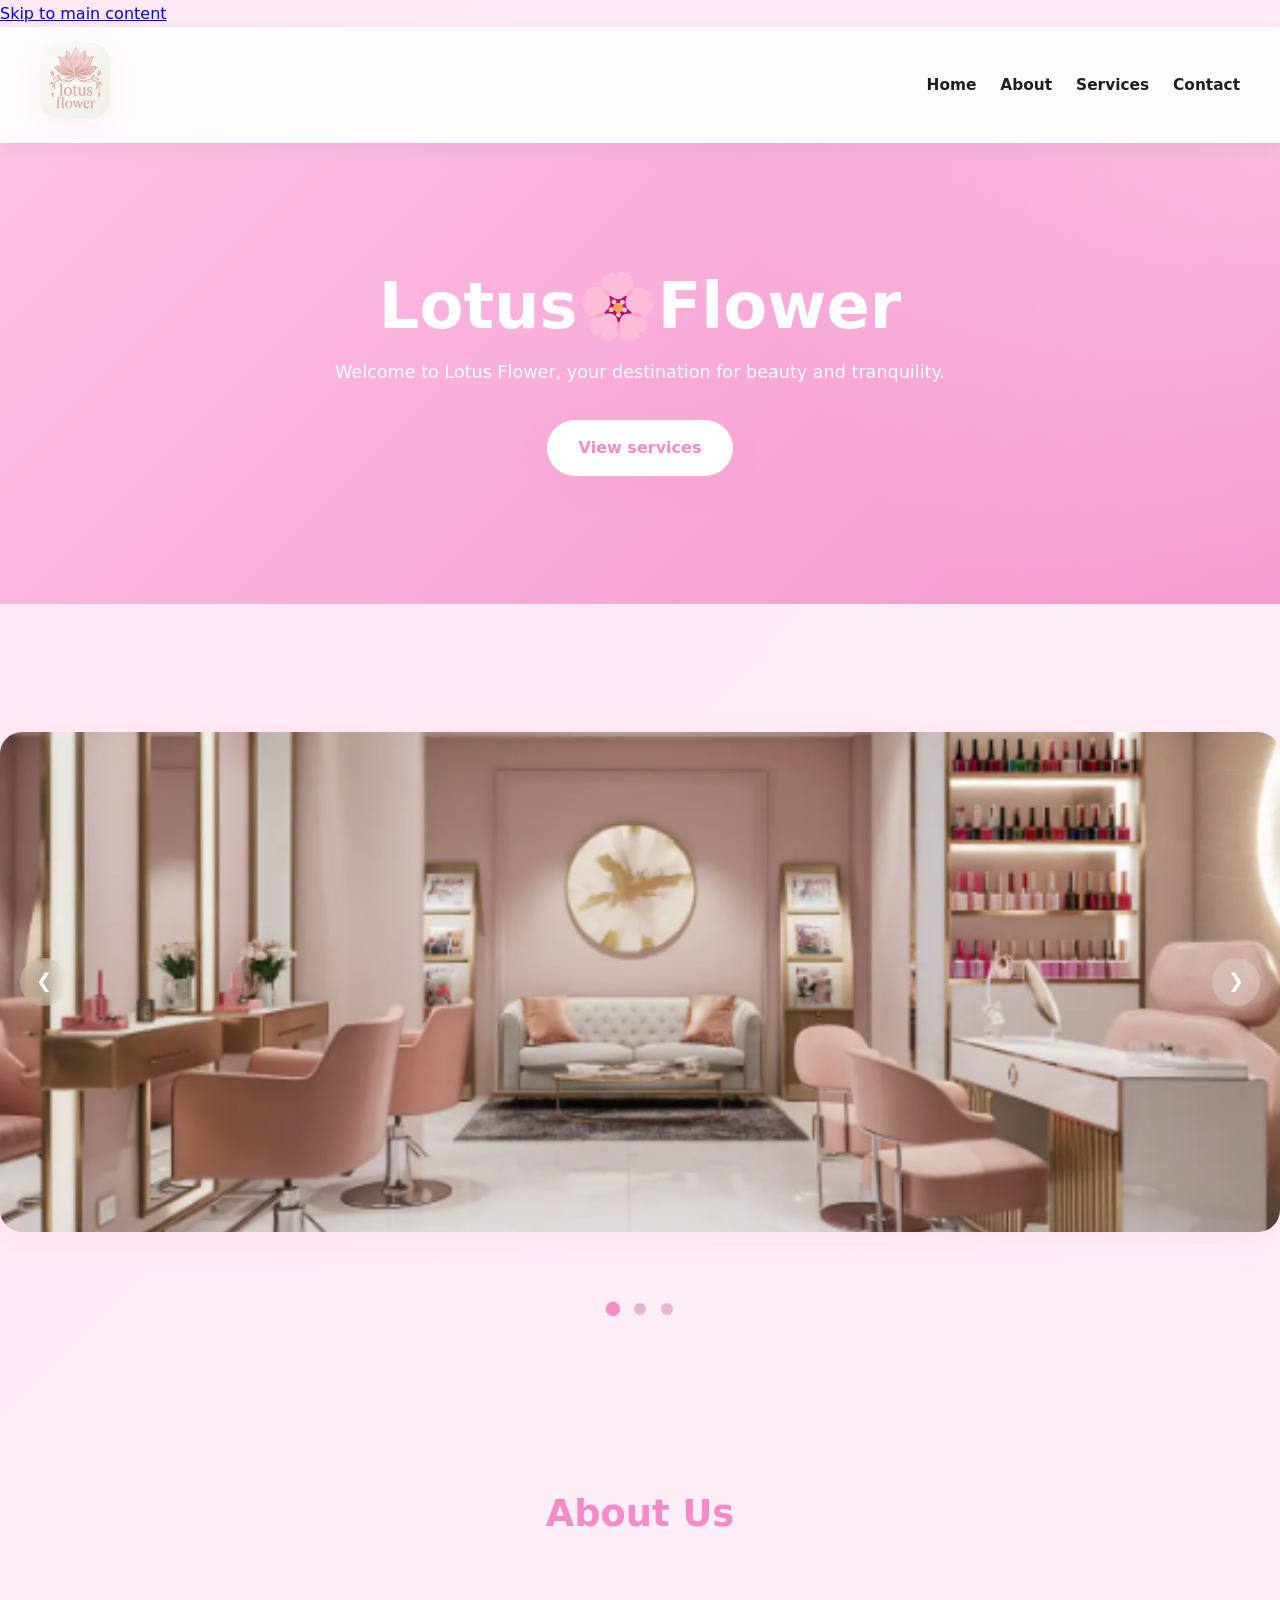
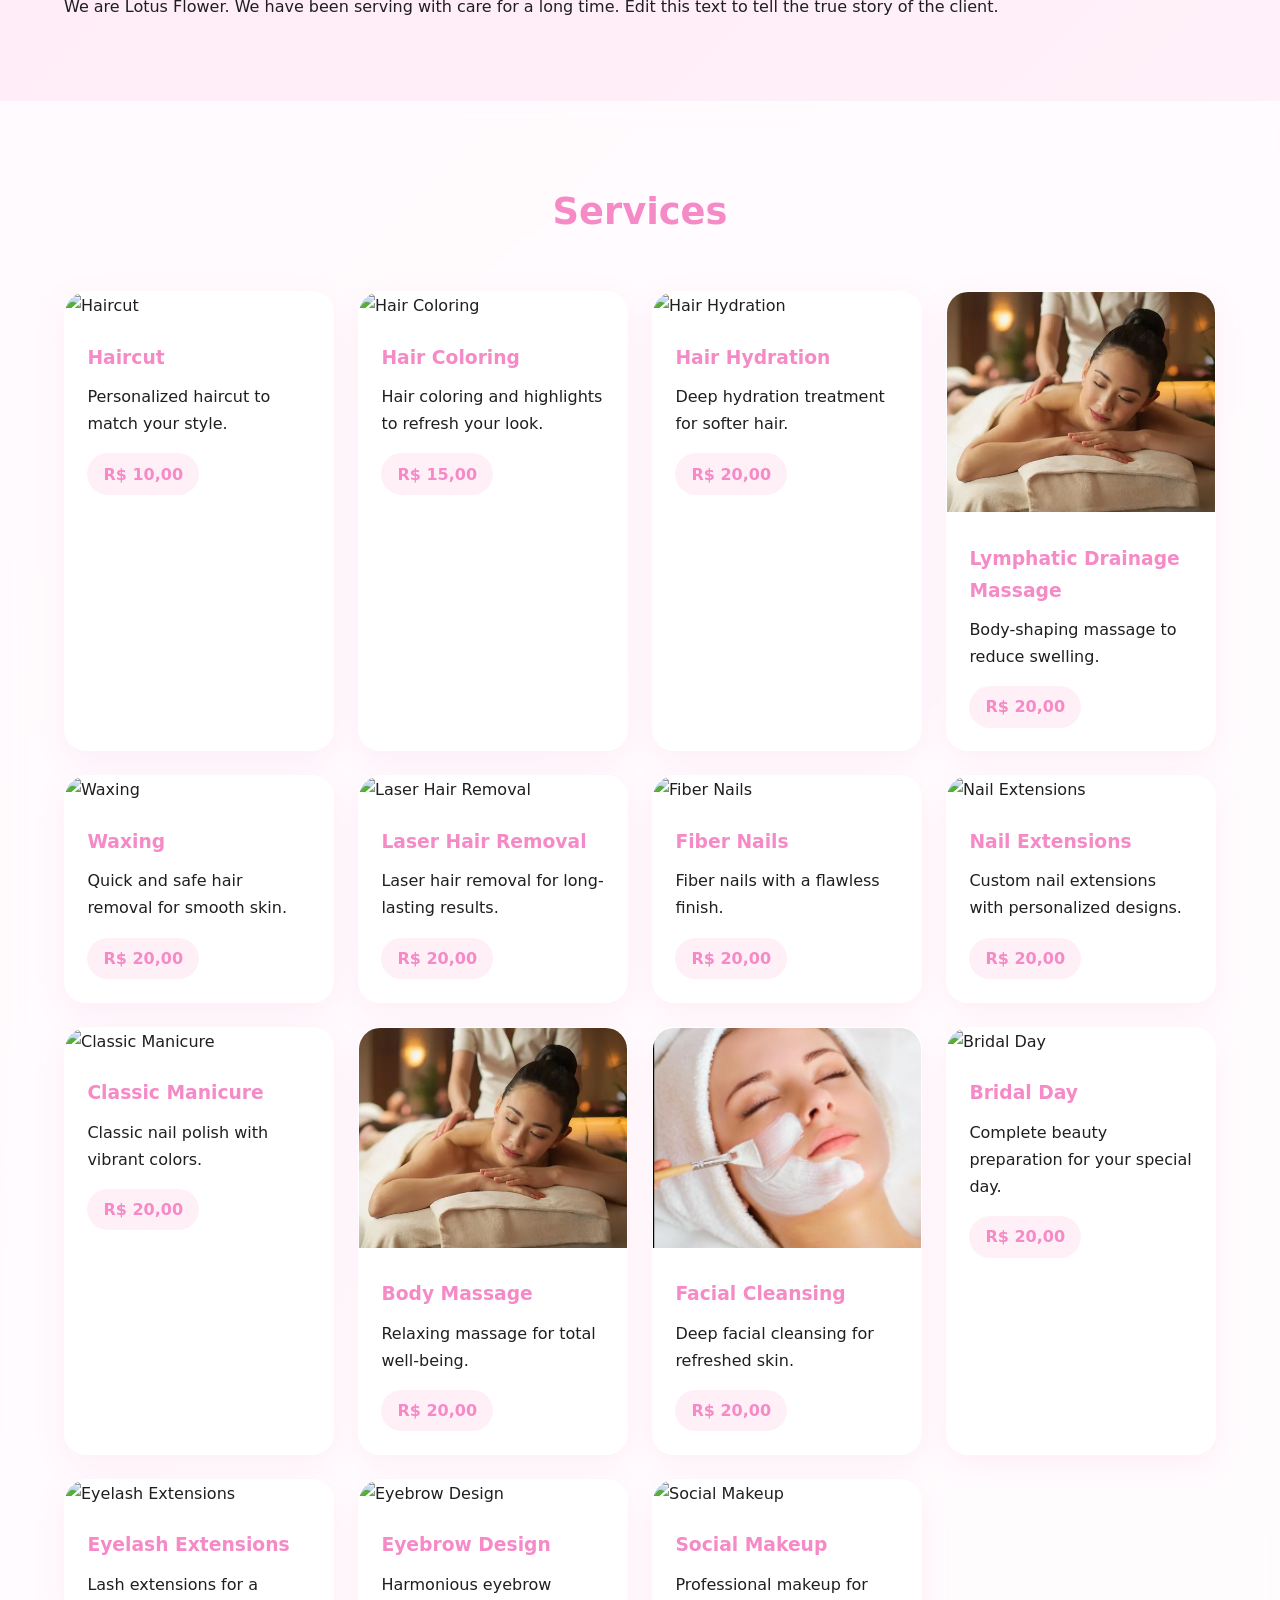
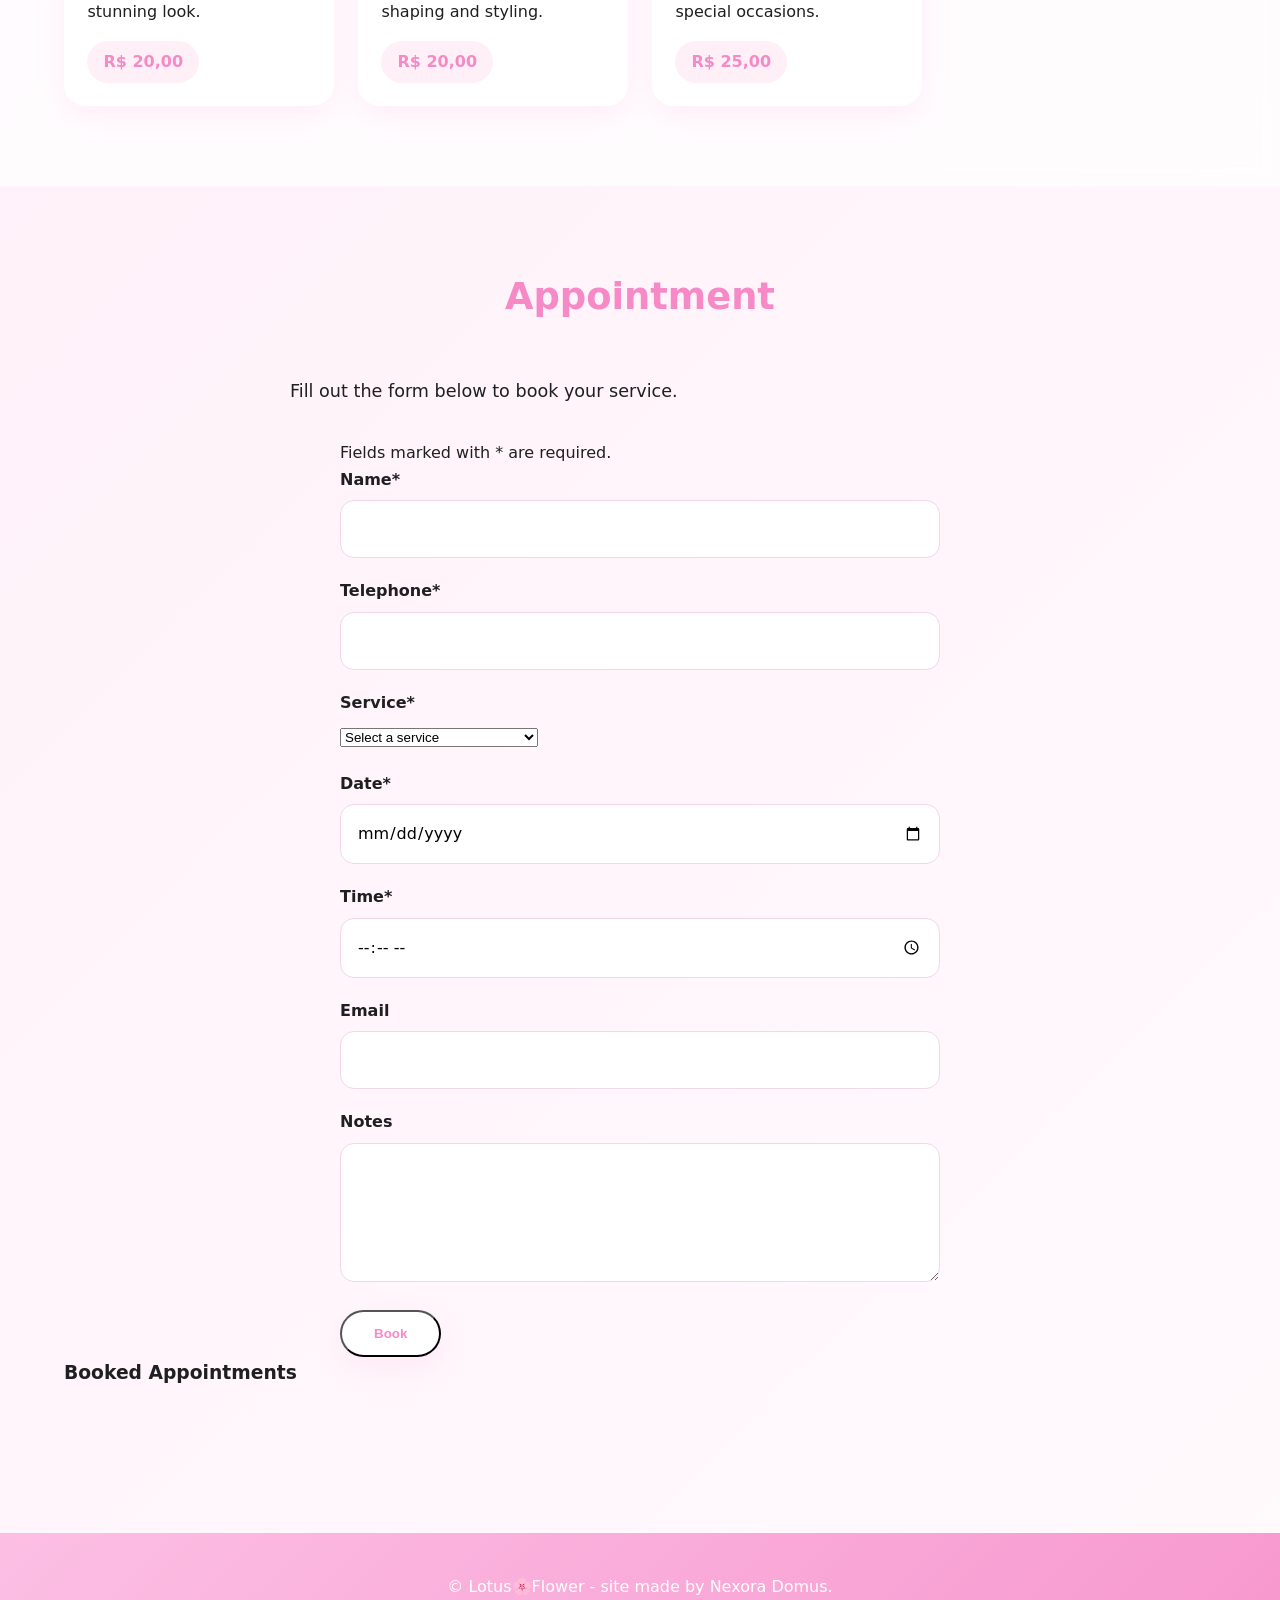
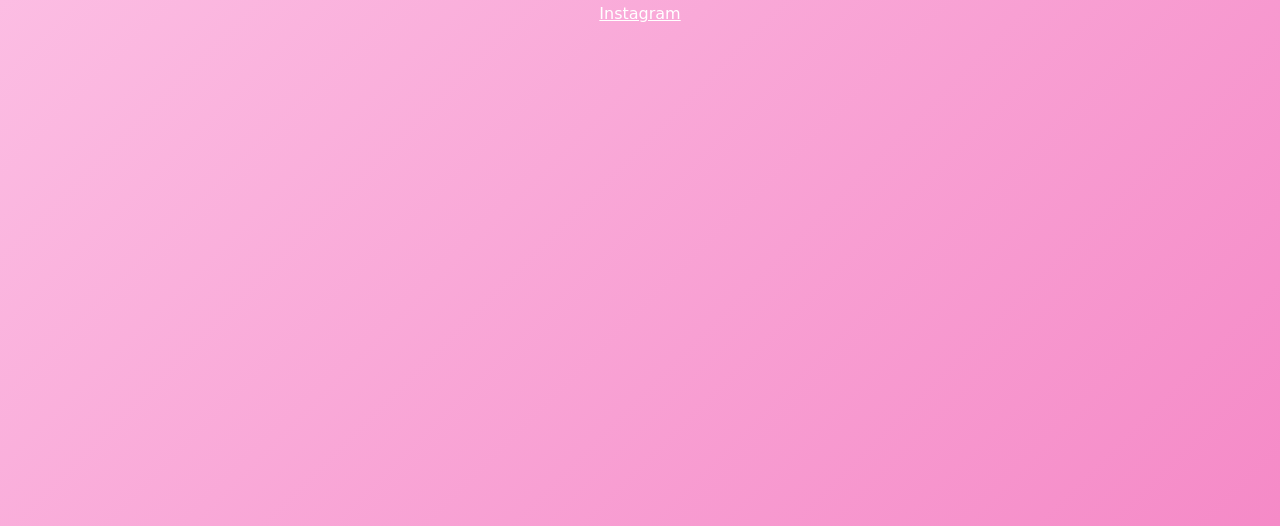
==== commit e4f8a14d: "Add files via upload" ====
--- a/Projeto_Flor-de-lótus/salao/index.html
+++ b/Projeto_Flor-de-lótus/salao/index.html
@@ -21,10 +21,10 @@
       <nav class="navbar">
 
         <div class="logo">
-          <img src="images/logo.png.jpeg"
+          <img src="images/logo.png"
                alt="Lotus Flower Logo"
                width="100"
-               height="85">
+               height="75">
         </div>
 
         <!-- Botão Mobile -->
@@ -139,19 +139,20 @@
 
       <div class="container">
 
-        <h2 id="contact-title">Contact Us</h2>
-
-        <form class="form"
+        <h2 id="contact-title">Appointment</h2>
+        <p class="lead">Fill out the form below to book your service.</p>
+
+        <form id="appointment-form"
+              class="form"
               novalidate
               aria-describedby="form-help">
 
           <p id="form-help" class="muted">
-            The fields marked with * are required.
+            Fields marked with * are required.
           </p>
 
           <div class="field">
-            <label for="name">Name</label>
-
+            <label for="name">Name*</label>
             <input id="name"
                    name="name"
                    type="text"
@@ -160,25 +161,54 @@
           </div>
 
           <div class="field">
+            <label for="phone">Telephone*</label>
+            <input id="phone"
+                   name="phone"
+                   type="tel"
+                   required
+                   autocomplete="tel">
+          </div>
+
+          <div class="field">
+            <label for="service">Service*</label>
+            <select id="service" name="service" required>
+              <option value="" disabled selected>Select a service</option>
+            </select>
+          </div>
+
+          <div class="field">
+            <label for="date">Date*</label>
+            <input id="date"
+                   name="date"
+                   type="date"
+                   required>
+          </div>
+
+          <div class="field">
+            <label for="time">Time*</label>
+            <input id="time"
+                   name="time"
+                   type="time"
+                   required>
+          </div>
+
+          <div class="field">
             <label for="email">Email</label>
-
             <input id="email"
                    name="email"
                    type="email"
-                   required
                    autocomplete="email">
           </div>
 
           <div class="field">
-            <label for="message">Message</label>
-
-            <textarea id="message"
-                      name="message"
+            <label for="notes">Notes</label>
+            <textarea id="notes"
+                      name="notes"
                       rows="4"></textarea>
           </div>
 
           <button type="submit" class="btn">
-            Send
+            Book
           </button>
 
           <p id="form-status"
@@ -186,6 +216,11 @@
              class="form-status"></p>
 
         </form>
+
+        <div class="appointments">
+          <h3>Booked Appointments</h3>
+          <div id="appointments-list" class="appointments-list"></div>
+        </div>
 
       </div>
     </section>
--- a/Projeto_Flor-de-lótus/salao/css/style.css
+++ b/Projeto_Flor-de-lótus/salao/css/style.css
@@ -1,24 +1,39 @@
-/* === TOKENS === */
+/* =========================
+   TOKENS
+========================= */
 :root {
   --cor-primaria: #fcbfe4;
-  --cor-primaria-escura: #ffbee6;
+  --cor-primaria-escura: #f58ac7;
+  --cor-secundaria: #fff0f7;
 
   --cor-fundo: #fff8fc;
-  --imagem-fundo: url("../images/fundo.png.jpeg");
+
+  --imagem-fundo:
+    linear-gradient(
+      135deg,
+      rgba(255, 184, 226, 0.25),
+      rgba(255, 255, 255, 0.45)
+    );
 
   --cor-superficie: #ffffff;
-  --cor-texto: #1a1a1a;
-  --cor-muted: #666;
-  --cor-borda: #eadde5;
-
-  --raio: 12px;
-  --sombra: 0 6px 20px rgba(0, 0, 0, 0.08);
-
-  --max: 1100px;
-}
-
-/* === RESET === */
+  --cor-texto: #1f1f1f;
+  --cor-muted: #666666;
+  --cor-borda: #f1d8e7;
+
+  --raio: 22px;
+
+  --sombra:
+    0 10px 30px rgba(245, 138, 199, 0.12);
+
+  --max: 1200px;
+}
+
+/* =========================
+   RESET
+========================= */
 * {
+  margin: 0;
+  padding: 0;
   box-sizing: border-box;
 }
 
@@ -27,116 +42,126 @@
 }
 
 body {
-  margin: 0;
-
   font-family:
+    "Poppins",
     system-ui,
-    -apple-system,
-    "Segoe UI",
-    Roboto,
     sans-serif;
 
   background-color: var(--cor-fundo);
   background-image: var(--imagem-fundo);
-  background-size: cover;
-  background-position: center;
 
   color: var(--cor-texto);
-  line-height: 1.6;
-}
-
-/* === CONTAINER === */
+
+  line-height: 1.7;
+}
+
+/* =========================
+   CONTAINER
+========================= */
 .container {
   max-width: var(--max);
+
   margin: 0 auto;
-  padding: 0 1.25rem;
-}
-
-/* === ACESSIBILIDADE === */
-.skip-link {
-  position: absolute;
-  left: -999px;
-  top: 0;
-
-  background: var(--cor-primaria);
-  color: white;
-
-  padding: 0.75rem 1rem;
-  z-index: 100;
-}
-
-.skip-link:focus {
-  left: 0;
-}
-
-:focus-visible {
-  outline: 3px solid var(--cor-primaria);
-  outline-offset: 2px;
-  border-radius: 4px;
-}
-
-/* === HEADER === */
+
+  padding: 0 1.5rem;
+}
+
+/* =========================
+   HEADER
+========================= */
 .site-header {
   position: sticky;
   top: 0;
   z-index: 999;
 
-  background: rgba(255, 255, 255, 0.95);
-  backdrop-filter: blur(10px);
-
-  border-bottom: 1px solid var(--cor-borda);
+  background: rgba(255, 255, 255, 0.85);
+
+  backdrop-filter: blur(14px);
+
+  border-bottom:
+    1px solid rgba(255, 255, 255, 0.4);
+
+  box-shadow:
+    0 4px 20px rgba(0, 0, 0, 0.05);
 }
 
 .header-inner {
   display: flex;
+  align-items: center;
   justify-content: space-between;
-  align-items: center;
-
-  padding: 1rem 1.25rem;
-}
-
-/* === NAVBAR === */
+
+  padding: 1rem 0;
+}
+
+/* =========================
+   NAVBAR
+========================= */
 .navbar {
   width: 100%;
 
   display: flex;
+  align-items: center;
   justify-content: space-between;
-  align-items: center;
 }
 
 .logo img {
-  display: block;
-  border-radius: 10px;
+  width: 70px;
+
+  border-radius: 18px;
+
+  box-shadow: var(--sombra);
 }
 
 /* MENU */
 .nav-list {
   display: flex;
-  gap: 1.25rem;
+  align-items: center;
+  gap: 1.5rem;
 
   list-style: none;
-  margin: 0;
-  padding: 0;
-}
-
-.nav-list li {
-  margin: 0;
 }
 
 .nav-list a {
+  position: relative;
+
+  text-decoration: none;
+
   color: var(--cor-texto);
 
-  text-decoration: none;
   font-weight: 600;
-
-  transition: 0.2s;
+  font-size: 0.96rem;
+
+  transition: 0.3s ease;
+}
+
+.nav-list a::after {
+  content: "";
+
+  position: absolute;
+  left: 0;
+  bottom: -5px;
+
+  width: 0%;
+  height: 2px;
+
+  border-radius: 10px;
+
+  background: var(--cor-primaria-escura);
+
+  transition: 0.3s ease;
 }
 
 .nav-list a:hover {
   color: var(--cor-primaria-escura);
 }
 
-/* BOTÃO MOBILE */
+.nav-list a:hover::after {
+  width: 100%;
+}
+
+/* =========================
+   MENU MOBILE
+========================= */
 .menu-toggle {
   display: none;
 
@@ -150,78 +175,110 @@
 }
 
 .bar {
-  width: 25px;
+  width: 28px;
   height: 3px;
 
-  border-radius: 10px;
-
-  background-color: var(--cor-texto);
+  border-radius: 999px;
+
+  background: var(--cor-texto);
 
   transition: 0.3s;
 }
 
-/* === HERO === */
+/* =========================
+   HERO
+========================= */
 .hero {
-  padding: 5rem 1rem;
+  position: relative;
+
+  overflow: hidden;
+
+  padding: 8rem 1rem;
+
+  text-align: center;
+  color: white;
 
   background:
     linear-gradient(
       135deg,
-      rgba(248, 186, 223, 0.9),
-      rgba(233, 177, 211, 0.9)
+      rgba(252, 191, 228, 0.92),
+      rgba(245, 138, 199, 0.88)
     );
-
-  color: white;
-  text-align: center;
+}
+
+.hero::before {
+  content: "";
+
+  position: absolute;
+  inset: 0;
+
+  background:
+    radial-gradient(
+      circle at top right,
+      rgba(255, 255, 255, 0.25),
+      transparent 40%
+    );
 }
 
 .hero h1 {
-  font-size: clamp(2rem, 5vw, 3.5rem);
-
-  margin: 0 0 1rem;
+  position: relative;
+
+  font-size:
+    clamp(2.5rem, 5vw, 4.5rem);
+
+  line-height: 1.1;
+
+  margin-bottom: 1rem;
 }
 
 .lead {
-  max-width: 40rem;
-
-  margin: 0 auto 1.5rem;
+  position: relative;
+
+  max-width: 700px;
+
+  margin: 0 auto 2rem;
 
   font-size: 1.1rem;
 }
 
-/* === BUTTON === */
+/* =========================
+   BUTTON
+========================= */
 .btn {
   display: inline-block;
 
+  padding: 0.9rem 2rem;
+
+  border-radius: 999px;
+
   background: white;
   color: var(--cor-primaria-escura);
 
-  padding: 0.85rem 1.5rem;
-
-  border-radius: 999px;
   text-decoration: none;
 
   font-weight: 700;
 
-  transition: 0.25s;
-}
-
-.btn:hover,
-.btn:focus {
-  transform: translateY(-2px);
-
   box-shadow: var(--sombra);
-}
-
-/* === CAROUSEL === */
+
+  transition: 0.3s ease;
+}
+
+.btn:hover {
+  transform: translateY(-4px);
+
+  background: #fff5fb;
+}
+
+/* =========================
+   CAROUSEL
+========================= */
 .carousel-container {
   position: relative;
 
-  max-width: 100%;
-
-  margin: 20px auto;
-
   overflow: hidden;
+
+  margin: 3rem auto;
+
   border-radius: var(--raio);
 
   box-shadow: var(--sombra);
@@ -233,7 +290,7 @@
 
 .slide img {
   width: 100%;
-  height: 400px;
+  height: 500px;
 
   object-fit: cover;
   display: block;
@@ -246,11 +303,17 @@
 
   width: 100%;
 
-  padding: 15px;
-
-  background: rgba(0, 0, 0, 0.5);
+  padding: 1.2rem;
+
+  background:
+    linear-gradient(
+      to top,
+      rgba(0, 0, 0, 0.7),
+      transparent
+    );
 
   color: white;
+
   text-align: center;
 }
 
@@ -262,40 +325,48 @@
 
   transform: translateY(-50%);
 
-  padding: 16px;
+  width: 48px;
+  height: 48px;
+
+  border: none;
+  border-radius: 50%;
+
+  display: grid;
+  place-items: center;
 
   cursor: pointer;
-  user-select: none;
-
-  font-size: 20px;
-  font-weight: bold;
+
+  font-size: 1.2rem;
 
   color: white;
 
-  background: rgba(0, 0, 0, 0.35);
-
-  transition: 0.2s;
-}
-
-.prev {
-  left: 0;
-  border-radius: 0 5px 5px 0;
-}
-
-.next {
-  right: 0;
-  border-radius: 5px 0 0 5px;
+  background:
+    rgba(255, 255, 255, 0.2);
+
+  backdrop-filter: blur(10px);
+
+  transition: 0.3s;
 }
 
 .prev:hover,
 .next:hover {
-  background: rgba(0, 0, 0, 0.7);
+  background:
+    rgba(255, 255, 255, 0.35);
+}
+
+.prev {
+  left: 20px;
+}
+
+.next {
+  right: 20px;
 }
 
 /* DOTS */
 .dots-container {
   text-align: center;
-  padding: 10px;
+
+  padding-top: 1rem;
 }
 
 .dot {
@@ -308,103 +379,128 @@
 
   border-radius: 50%;
 
-  background: #bbb;
+  background: #e8b5d3;
 
   cursor: pointer;
 
-  transition: 0.2s;
+  transition: 0.3s;
 }
 
 .dot.active,
 .dot:hover {
+  transform: scale(1.2);
+
   background: var(--cor-primaria-escura);
 }
 
-/* FADE */
-.fade {
-  animation: fadeAnim 1s;
-}
-
-@keyframes fadeAnim {
-  from {
-    opacity: 0.4;
-  }
-
-  to {
-    opacity: 1;
-  }
-}
-
-/* === SECTIONS === */
+/* =========================
+   SECTIONS
+========================= */
 .section {
-  padding: 4rem 0;
+  padding: 5rem 0;
 }
 
 .section--alt {
-  background: rgba(255, 255, 255, 0.85);
+  background:
+    rgba(255, 255, 255, 0.72);
+
+  backdrop-filter: blur(10px);
 }
 
 .section h2 {
-  margin-bottom: 1.5rem;
-
-  font-size: 2rem;
+  text-align: center;
+
+  margin-bottom: 3rem;
+
+  font-size: 2.3rem;
 
   color: var(--cor-primaria-escura);
 }
 
-/* === CARDS === */
+/* =========================
+   CARDS
+========================= */
 .cards {
   display: grid;
 
   grid-template-columns:
-    repeat(auto-fit, minmax(220px, 1fr));
-
-  gap: 1rem;
+    repeat(auto-fit, minmax(260px, 1fr));
+
+  gap: 1.5rem;
 
   list-style: none;
-  padding: 0;
 }
 
 .card {
-  background: white;
-
-  border: 1px solid var(--cor-borda);
+  overflow: hidden;
+
+  background:
+    rgba(255, 255, 255, 0.9);
+
   border-radius: var(--raio);
 
-  padding: 1.25rem;
+  border:
+    1px solid rgba(255, 255, 255, 0.4);
 
   box-shadow: var(--sombra);
 
-  transition: 0.2s;
+  transition: 0.3s ease;
 }
 
 .card:hover {
-  transform: translateY(-5px);
+  transform: translateY(-8px);
+}
+
+.card__image {
+  width: 100%;
+  height: 220px;
+
+  object-fit: cover;
+}
+
+.card__body {
+  padding: 1.4rem;
 }
 
 .card h3 {
-  margin-top: 0;
+  margin-bottom: 0.6rem;
 
   color: var(--cor-primaria-escura);
 }
 
 .preco {
+  display: inline-block;
+
+  margin-top: 1rem;
+
+  padding: 0.45rem 1rem;
+
+  border-radius: 999px;
+
+  background: var(--cor-secundaria);
+
+  color: var(--cor-primaria-escura);
+
   font-weight: bold;
 }
 
-/* === FORM === */
+/* =========================
+   FORM
+========================= */
 .form {
-  max-width: 520px;
+  max-width: 600px;
+
+  margin: auto;
 }
 
 .field {
-  margin-bottom: 1rem;
+  margin-bottom: 1.2rem;
 }
 
 .field label {
   display: block;
 
-  margin-bottom: 0.35rem;
+  margin-bottom: 0.45rem;
 
   font-weight: 600;
 }
@@ -413,37 +509,49 @@
 .field textarea {
   width: 100%;
 
-  padding: 0.75rem;
-
-  border: 1px solid var(--cor-borda);
-  border-radius: 8px;
+  padding: 0.9rem 1rem;
+
+  border-radius: 14px;
+
+  border:
+    1px solid var(--cor-borda);
+
+  background:
+    rgba(255, 255, 255, 0.96);
 
   font: inherit;
+
+  transition: 0.3s;
 }
 
 .field input:focus,
 .field textarea:focus {
-  border-color: var(--cor-primaria);
-}
-
-.muted {
-  color: var(--cor-muted);
-}
-
-.form-status {
-  margin-top: 1rem;
-  min-height: 1.5rem;
-}
-
-/* === FOOTER === */
+  outline: none;
+
+  border-color:
+    var(--cor-primaria-escura);
+
+  box-shadow:
+    0 0 0 4px rgba(245, 138, 199, 0.15);
+}
+
+/* =========================
+   FOOTER
+========================= */
 .site-footer {
-  margin-top: 2rem;
-
-  padding: 2rem 1rem;
-
-  background: var(--cor-primaria-escura);
+  margin-top: 4rem;
+
+  padding: 2.5rem 1rem;
+
+  background:
+    linear-gradient(
+      135deg,
+      #fcbfe4,
+      #f58ac7
+    );
 
   color: white;
+
   text-align: center;
 }
 
@@ -451,7 +559,9 @@
   color: white;
 }
 
-/* === RESPONSIVO === */
+/* =========================
+   RESPONSIVO
+========================= */
 @media (max-width: 768px) {
 
   .menu-toggle {
@@ -459,19 +569,21 @@
   }
 
   .nav-list {
+    position: absolute;
+    top: 85px;
+    left: 0;
+
+    width: 100%;
+
     display: none;
-
     flex-direction: column;
 
-    position: absolute;
-    top: 80px;
-    left: 0;
-
-    width: 100%;
-
-    background: white;
-
-    padding: 1rem 0;
+    background:
+      rgba(255, 255, 255, 0.96);
+
+    padding: 1.5rem 0;
+
+    backdrop-filter: blur(15px);
 
     box-shadow: var(--sombra);
   }
@@ -481,20 +593,44 @@
   }
 
   .nav-list li {
-    margin: 12px 0;
     text-align: center;
   }
 
   .slide img {
-    height: 250px;
+    height: 300px;
   }
 
   .hero {
-    padding: 4rem 1rem;
-  }
-}
-
-/* === REDUZIR MOVIMENTO === */
+    padding: 6rem 1rem;
+  }
+
+  .hero h1 {
+    font-size: 2.8rem;
+  }
+}
+
+/* =========================
+   ANIMAÇÕES
+========================= */
+.fade {
+  animation: fadeAnim 1s;
+}
+
+@keyframes fadeAnim {
+  from {
+    opacity: 0;
+    transform: scale(1.02);
+  }
+
+  to {
+    opacity: 1;
+    transform: scale(1);
+  }
+}
+
+/* =========================
+   REDUZIR MOVIMENTO
+========================= */
 @media (prefers-reduced-motion: reduce) {
 
   *,
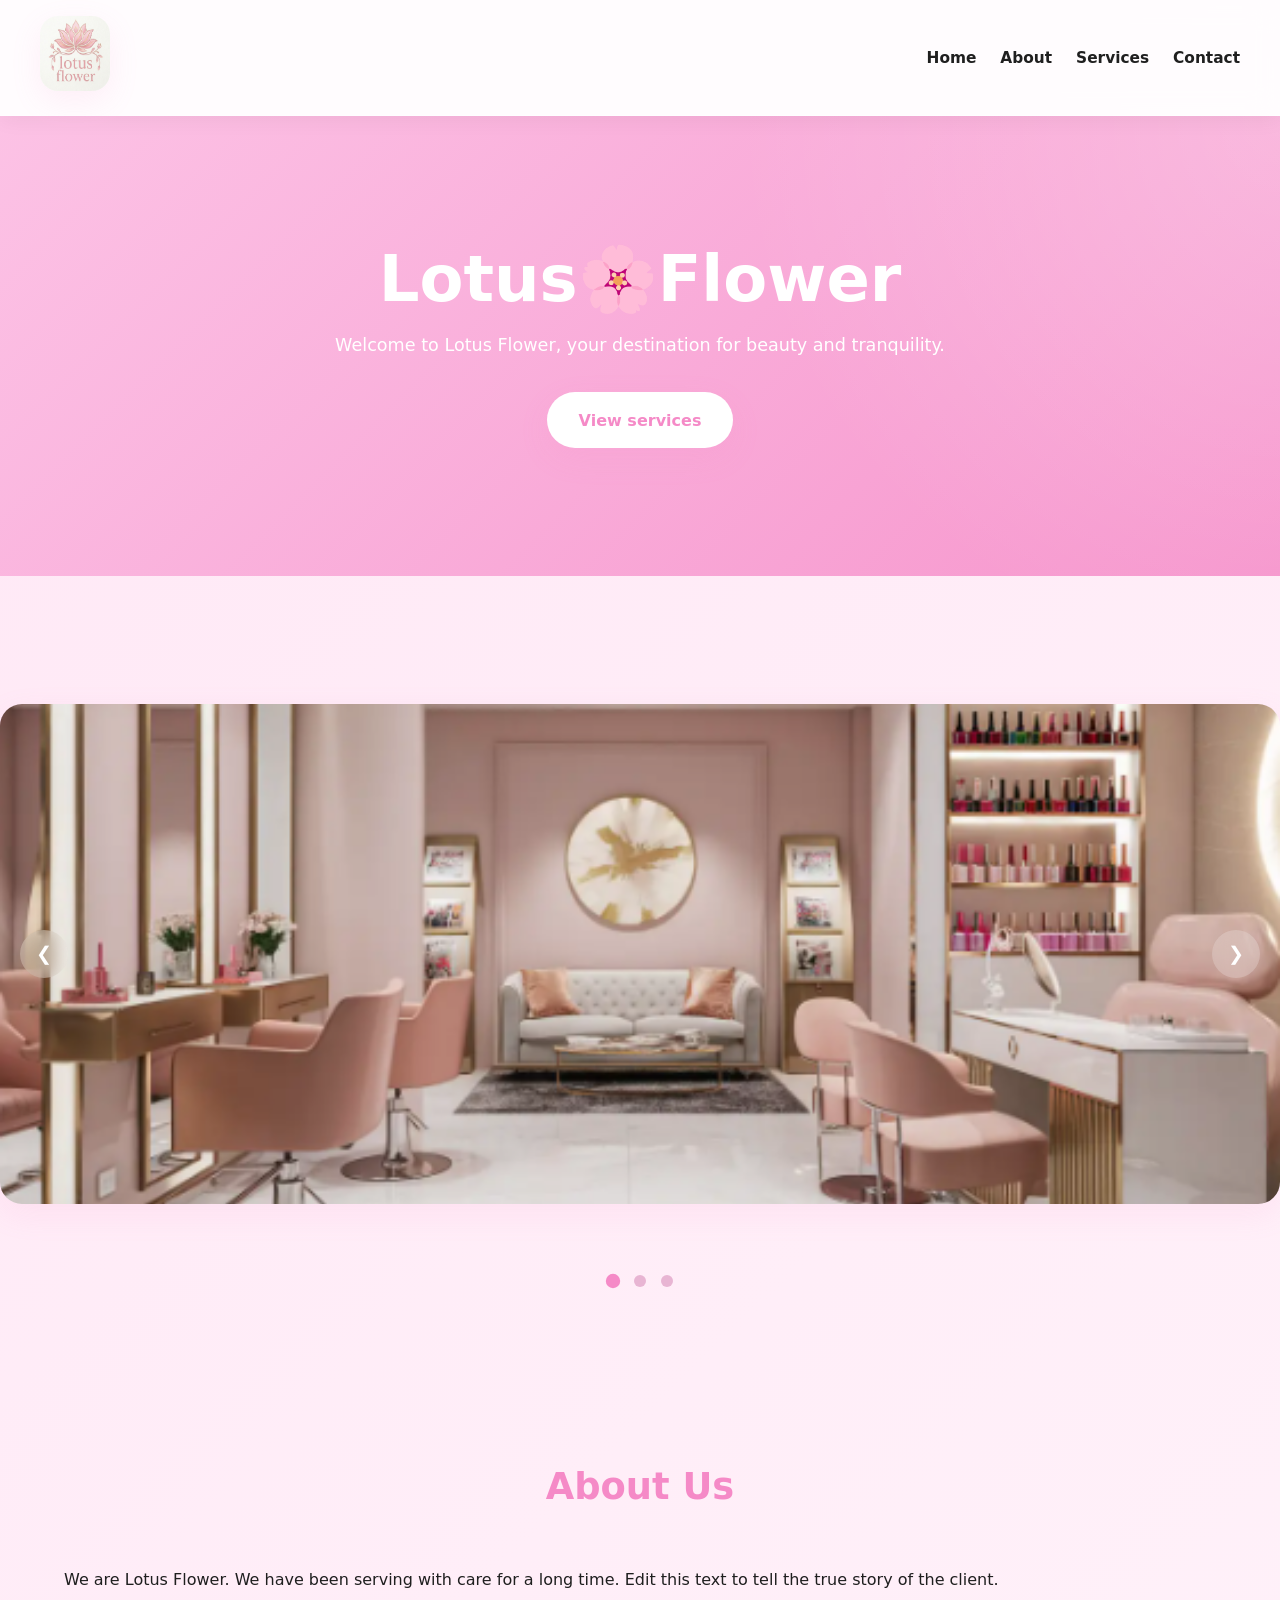
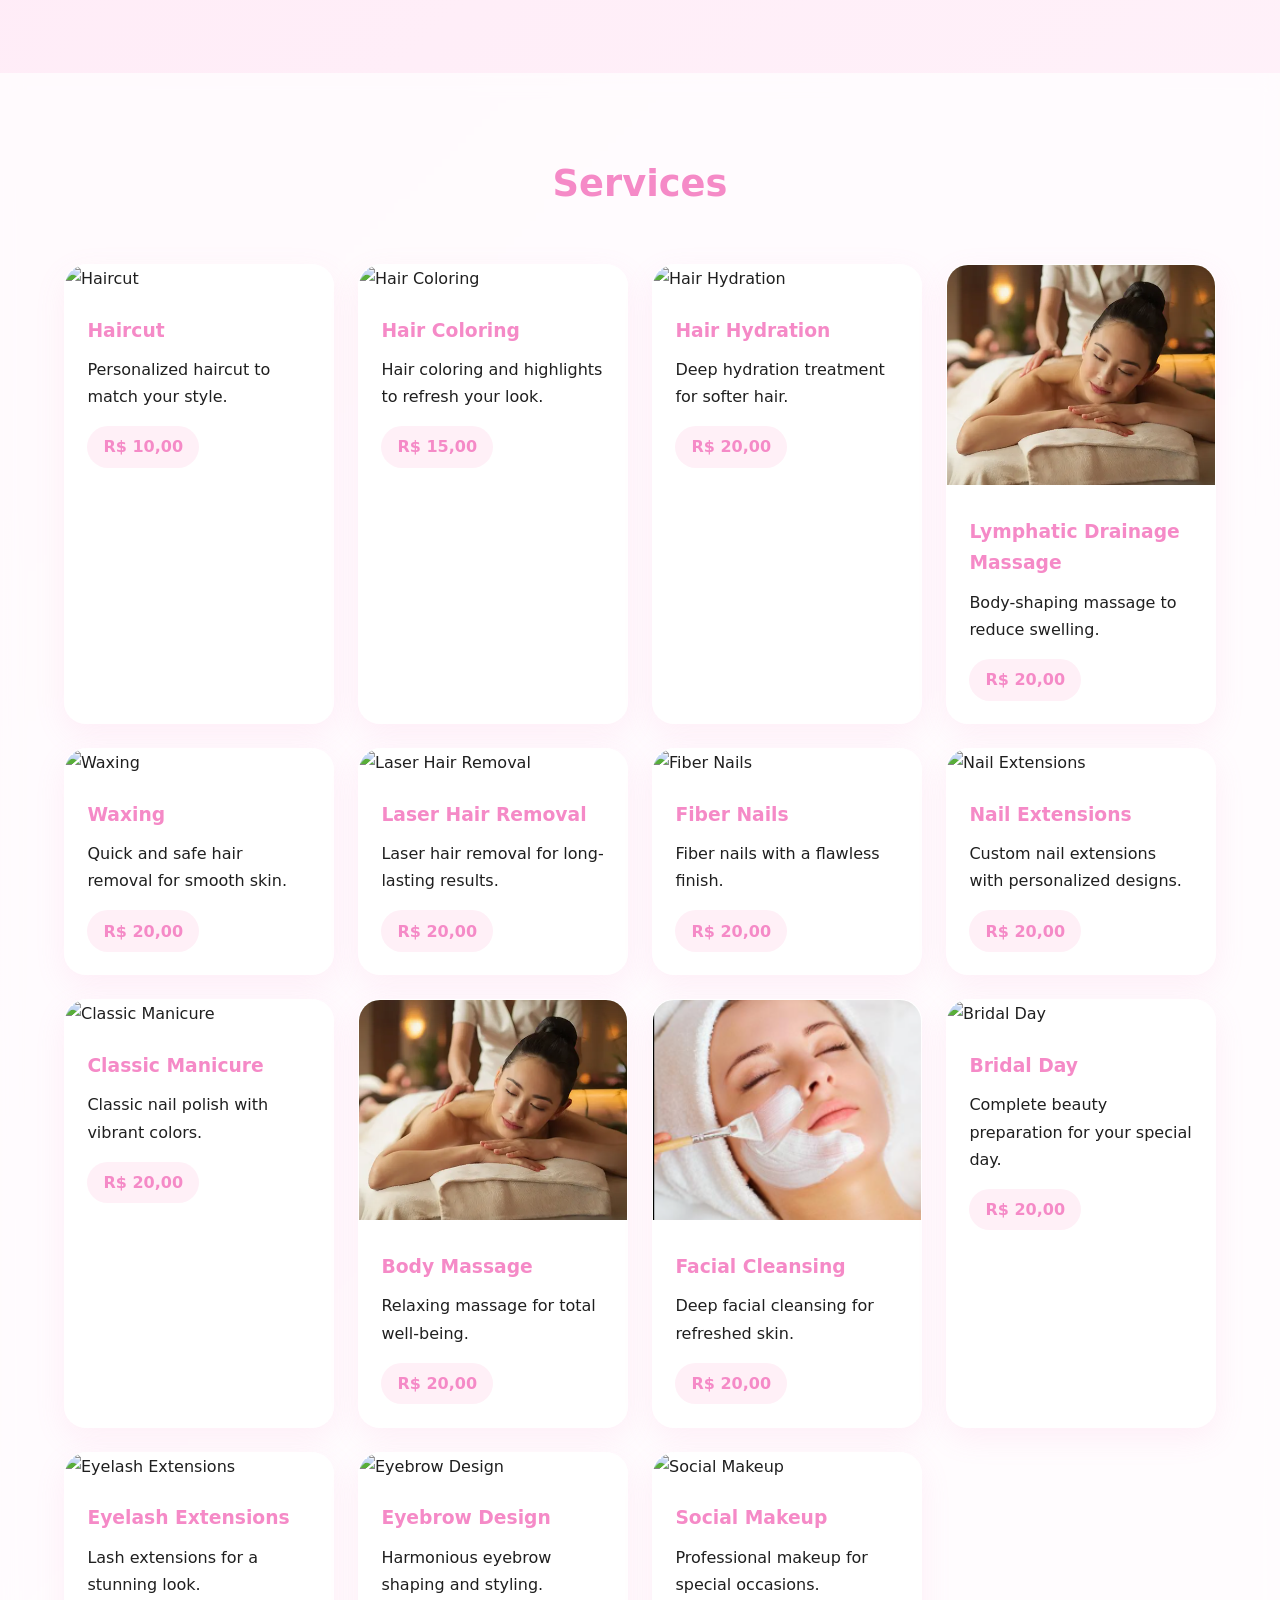
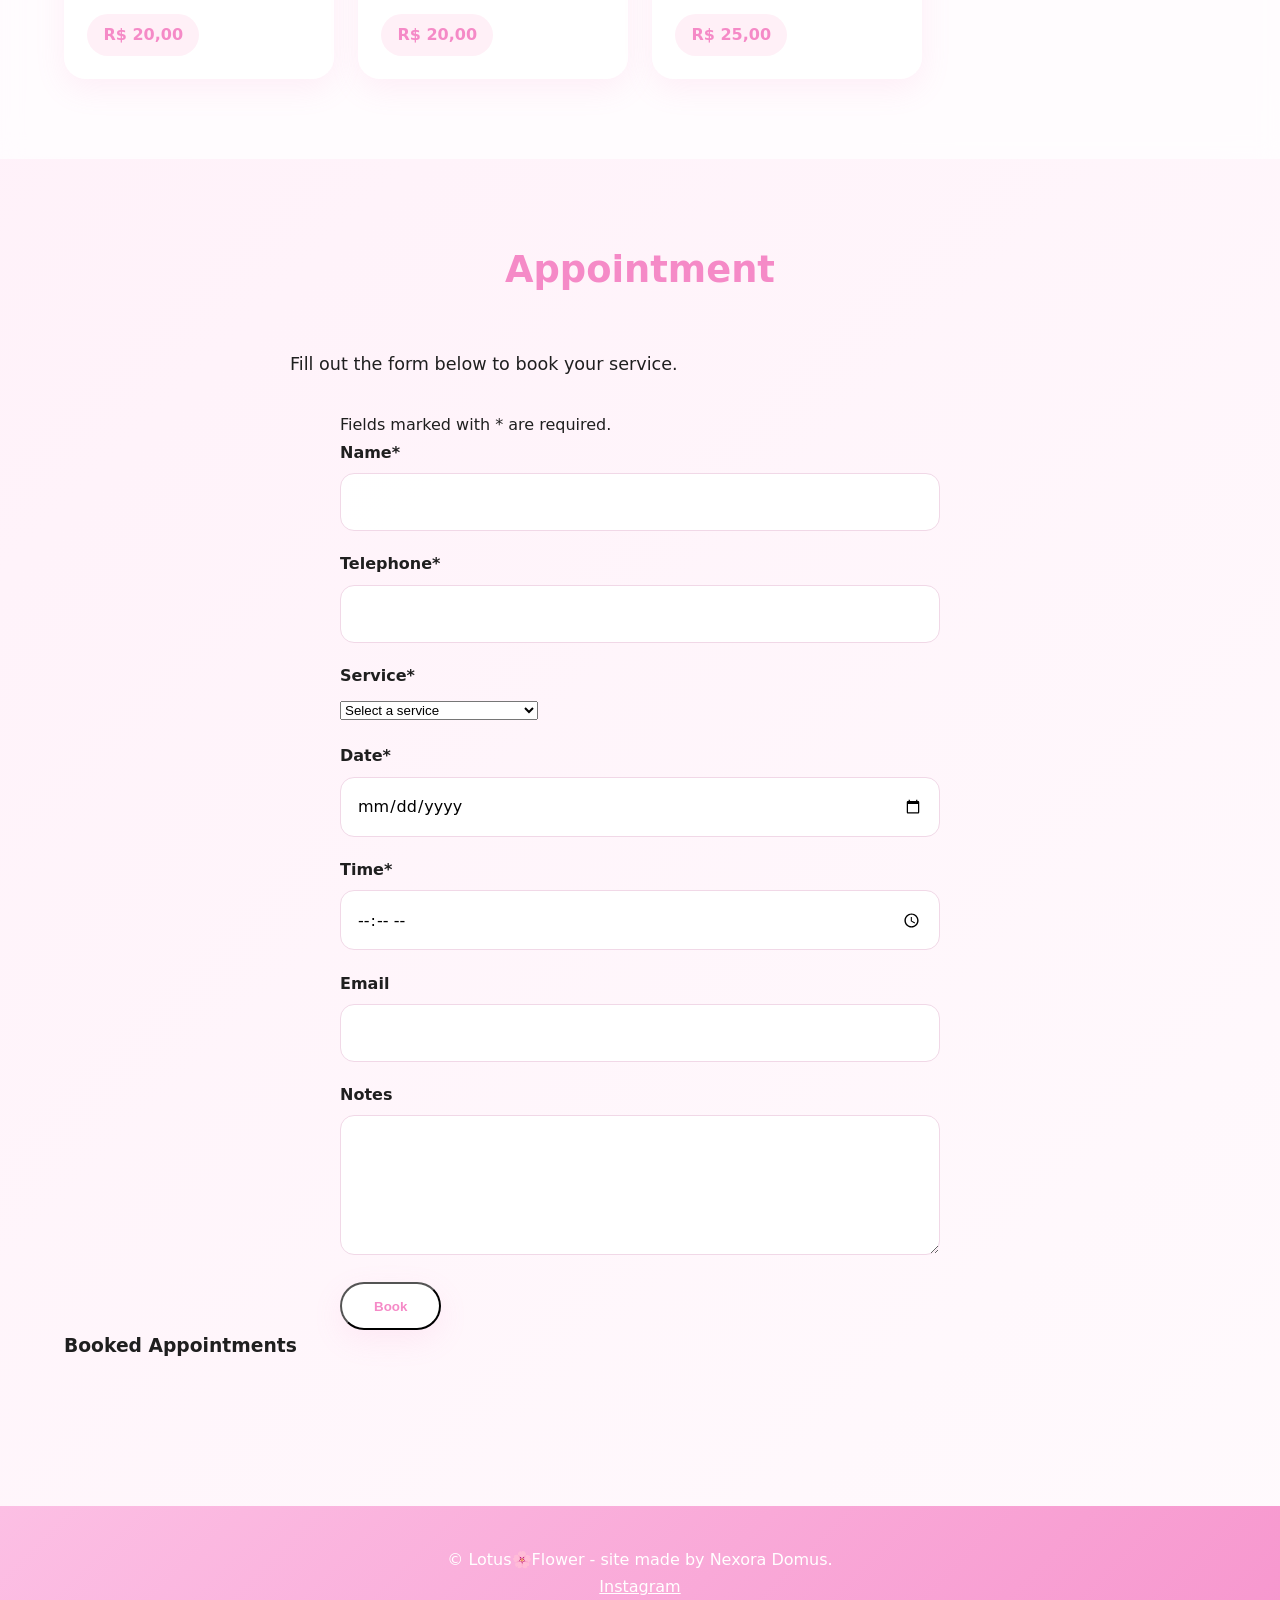
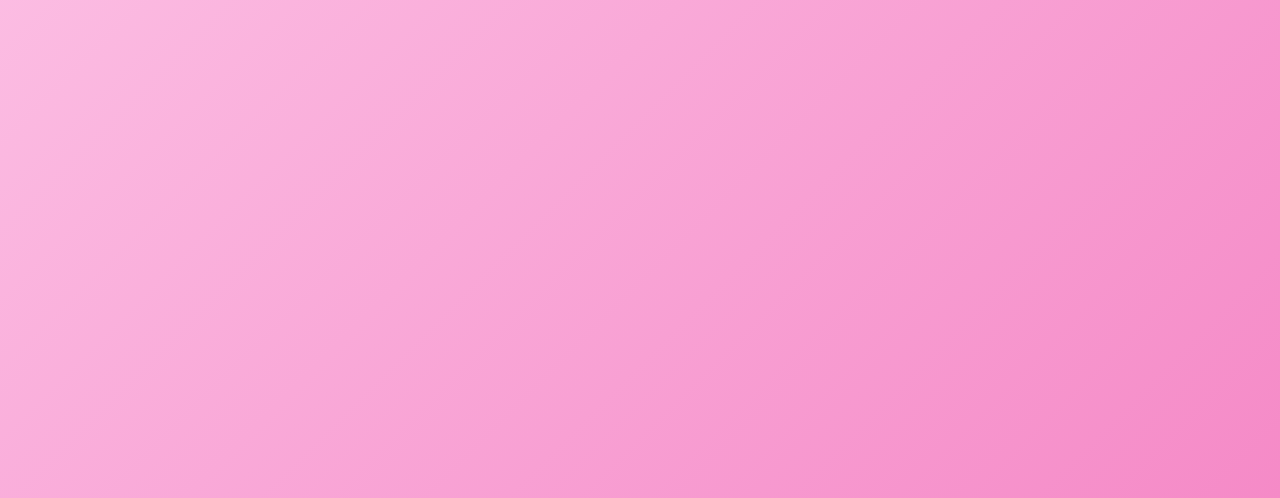
==== commit 477bc683: "Add files via upload" ====
--- a/Projeto_Flor-de-lótus/salao/index.html
+++ b/Projeto_Flor-de-lótus/salao/index.html
@@ -12,7 +12,7 @@
 
 <body>
 
-  <a class="skip-link" href="#content">Skip to main content</a>
+  <a class="skip-link" href="#content"></a>
 
   <!-- HEADER -->
   <header class="site-header" role="banner">
